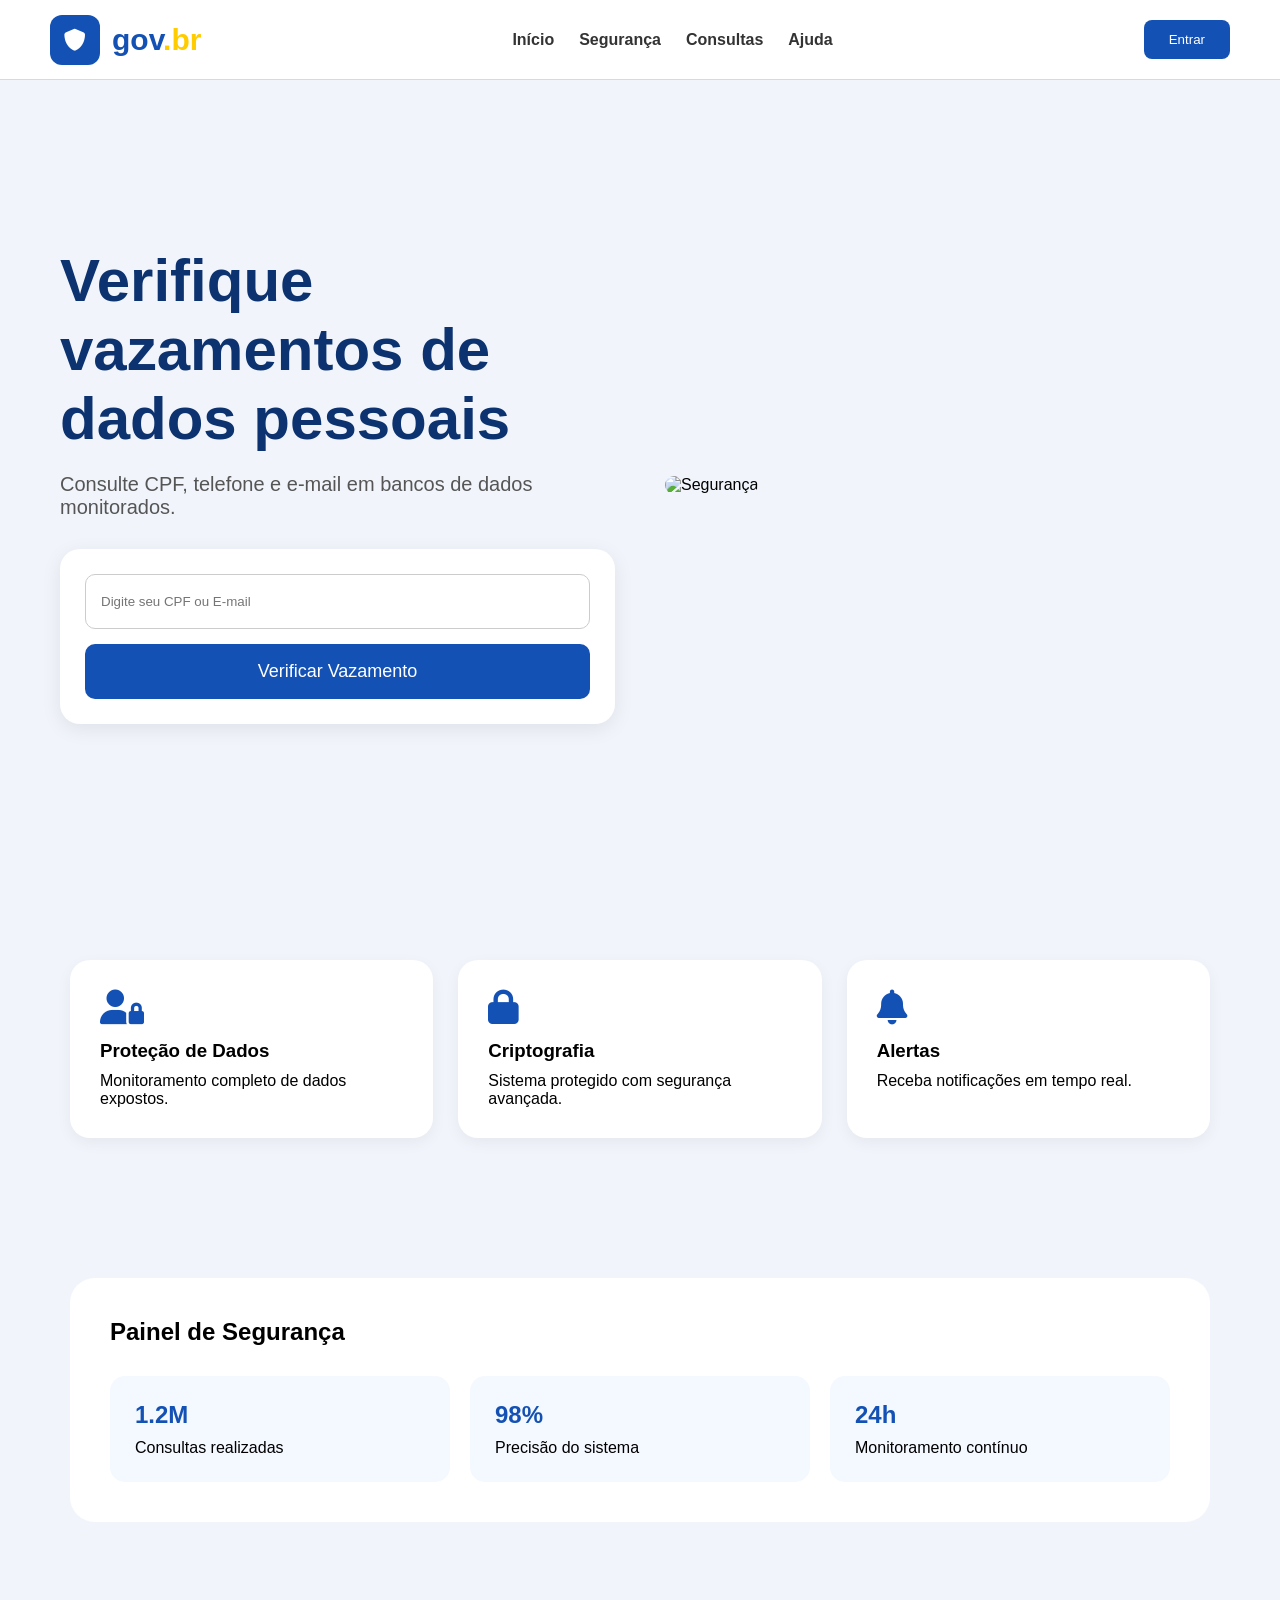
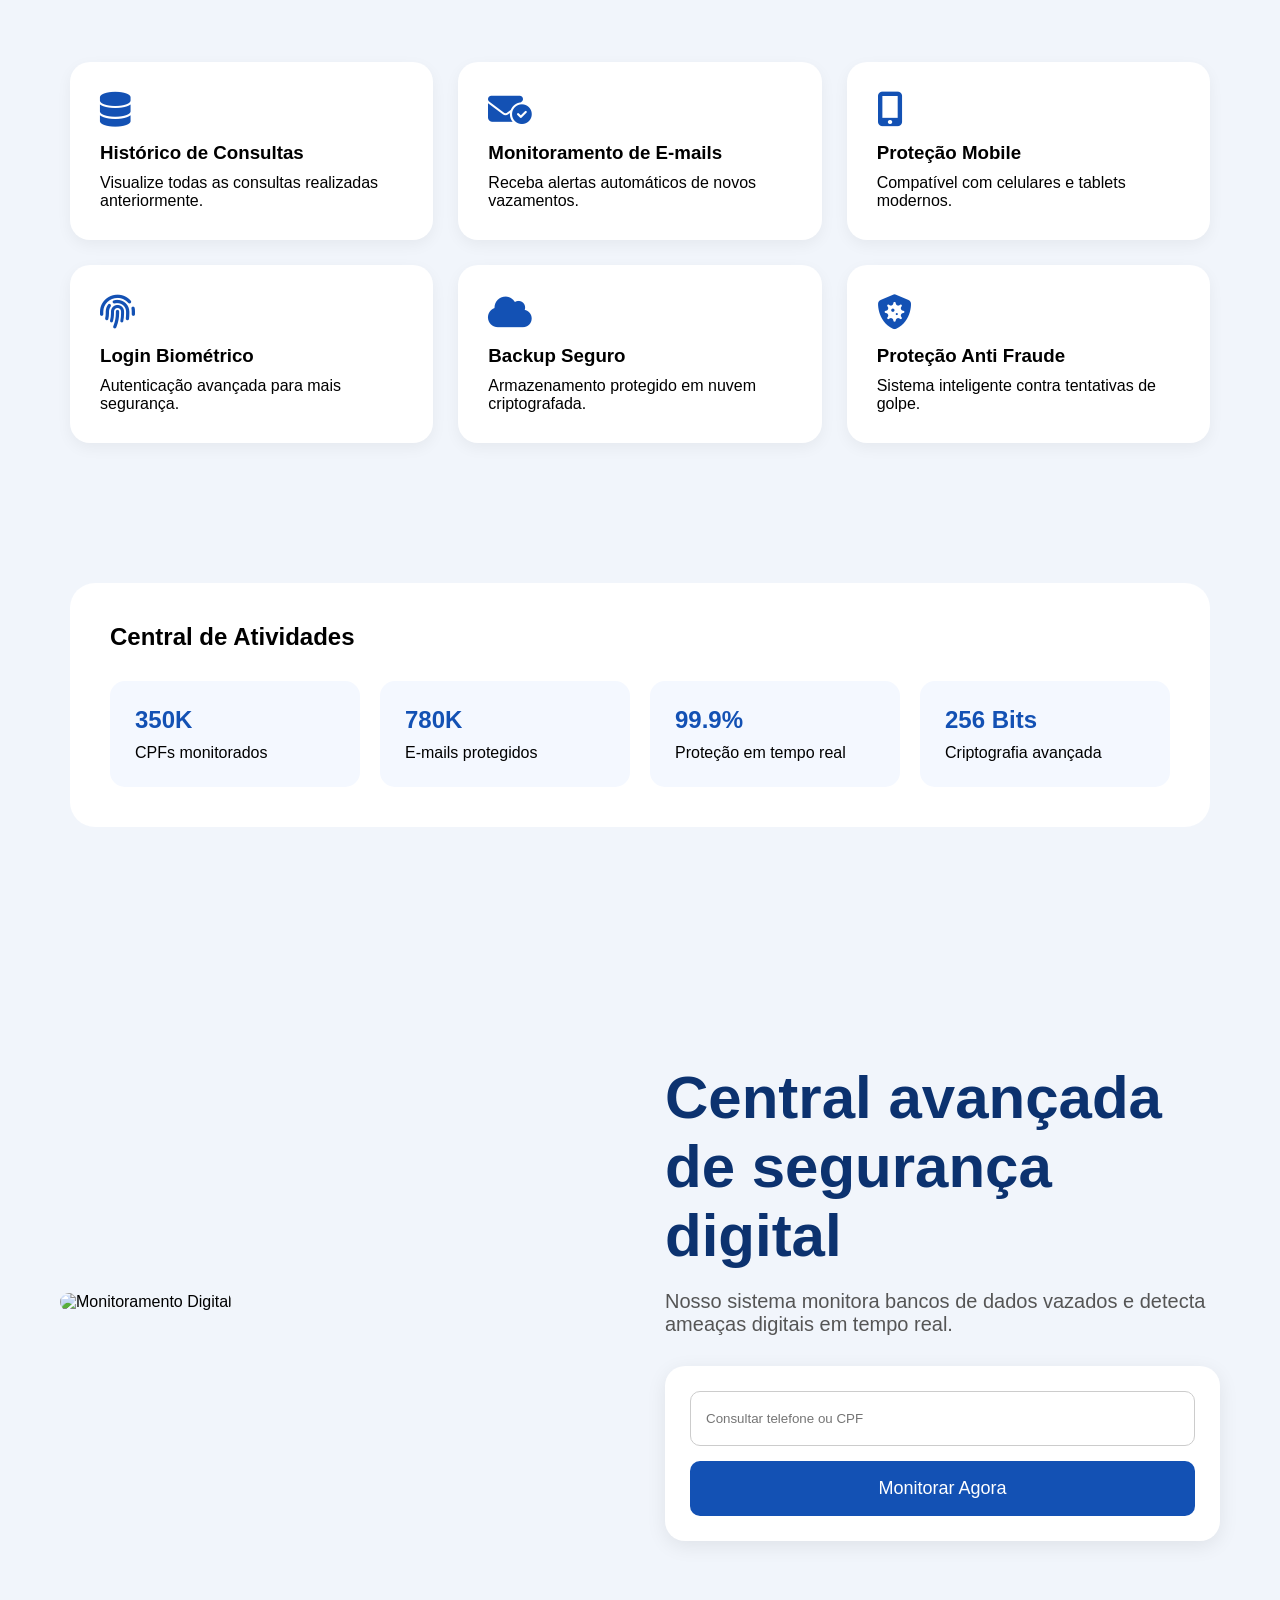
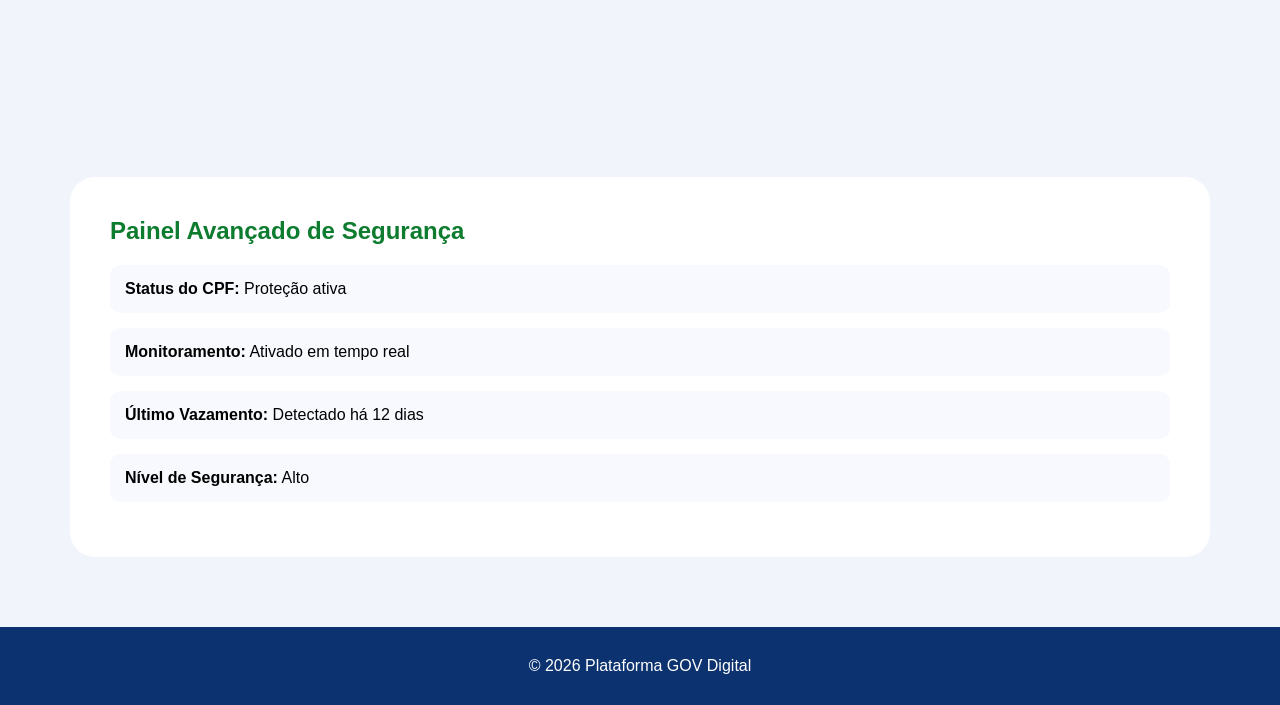
==== index.html @ ffeb91fc "Add files via upload" ====
<!DOCTYPE html>
<html lang="pt-BR">
<head>
<meta charset="UTF-8">
<meta http-equiv="X-UA-Compatible" content="IE=edge">
<meta name="viewport" content="width=device-width, initial-scale=1.0">
<title>Conta GOV - Segurança Digital</title>

<!-- FONT AWESOME -->
<link rel="stylesheet" href="https://cdnjs.cloudflare.com/ajax/libs/font-awesome/6.5.2/css/all.min.css">

<style>
*{
    margin:0;
    padding:0;
    box-sizing:border-box;
    font-family:Arial, Helvetica, sans-serif;
}

body{
    background:#f1f5fb;
}

header{
    width:100%;
    height:80px;
    background:#ffffff;
    border-bottom:1px solid #d9d9d9;
    display:flex;
    align-items:center;
    justify-content:space-between;
    padding:0 50px;
}

.logo{
    display:flex;
    align-items:center;
    gap:12px;
}

.logo-icon{
    width:50px;
    height:50px;
    background:#1351b4;
    border-radius:12px;
    display:flex;
    align-items:center;
    justify-content:center;
    color:#fff;
    font-size:22px;
}

.logo h1{
    color:#1351b4;
    font-size:30px;
}

.logo span{
    color:#ffcc00;
}

nav{
    display:flex;
    gap:25px;
}

nav a{
    text-decoration:none;
    color:#333;
    font-weight:bold;
}

.login-btn{
    background:#1351b4;
    color:#fff;
    border:none;
    padding:12px 25px;
    border-radius:8px;
    cursor:pointer;
}

.hero{
    width:100%;
    min-height:90vh;
    display:flex;
    align-items:center;
    justify-content:center;
    padding:60px;
}

.hero-content{
    width:1200px;
    display:grid;
    grid-template-columns:1fr 1fr;
    gap:50px;
    align-items:center;
}

.hero-text h2{
    font-size:60px;
    color:#0c326f;
    margin-bottom:20px;
}

.hero-text p{
    font-size:20px;
    color:#555;
    margin-bottom:30px;
}

.search-box{
    background:#fff;
    padding:25px;
    border-radius:20px;
    box-shadow:0 5px 20px rgba(0,0,0,0.08);
}

.search-box input{
    width:100%;
    height:55px;
    border:1px solid #ccc;
    border-radius:10px;
    padding:0 15px;
    margin-bottom:15px;
}

.search-box button{
    width:100%;
    height:55px;
    border:none;
    border-radius:10px;
    background:#1351b4;
    color:#fff;
    font-size:18px;
    cursor:pointer;
}

.hero-image img{
    width:100%;
    border-radius:25px;
}

.cards{
    width:100%;
    padding:70px;
    display:grid;
    grid-template-columns:repeat(auto-fit,minmax(280px,1fr));
    gap:25px;
}

.card{
    background:#fff;
    padding:30px;
    border-radius:20px;
    box-shadow:0 5px 15px rgba(0,0,0,0.05);
}

.card i{
    font-size:35px;
    color:#1351b4;
    margin-bottom:15px;
}

.card h3{
    margin-bottom:10px;
}

.dashboard{
    width:100%;
    padding:70px;
}

.dashboard-box{
    background:#fff;
    padding:40px;
    border-radius:25px;
}

.dashboard-grid{
    display:grid;
    grid-template-columns:repeat(auto-fit,minmax(220px,1fr));
    gap:20px;
    margin-top:30px;
}

.stat{
    background:#f4f8ff;
    padding:25px;
    border-radius:15px;
}

.stat h2{
    color:#1351b4;
    margin-bottom:10px;
}

.result-section{
    width:100%;
    padding:70px;
    display:none;
}

.result-box{
    background:#fff;
    padding:40px;
    border-radius:25px;
}

.result-box h2{
    color:#0d7c2f;
    margin-bottom:20px;
}

.result-item{
    background:#f7f9ff;
    padding:15px;
    border-radius:10px;
    margin-bottom:15px;
}

footer{
    background:#0c326f;
    color:#fff;
    text-align:center;
    padding:30px;
}

.modal{
    position:fixed;
    top:0;
    left:0;
    width:100%;
    height:100%;
    background:rgba(0,0,0,0.5);
    display:none;
    align-items:center;
    justify-content:center;
}

.modal-content{
    width:400px;
    background:#fff;
    padding:35px;
    border-radius:20px;
}

.modal-content h2{
    margin-bottom:20px;
    color:#1351b4;
}

.modal-content input{
    width:100%;
    height:50px;
    margin-bottom:15px;
    border:1px solid #ccc;
    border-radius:10px;
    padding:0 15px;
}

.modal-buttons{
    display:flex;
    gap:10px;
}

.modal-buttons button{
    flex:1;
    height:50px;
    border:none;
    border-radius:10px;
    cursor:pointer;
}

.cancel-btn{
    background:#ddd;
}

.enter-btn{
    background:#1351b4;
    color:#fff;
}

@media(max-width:900px){
    .hero-content{
        grid-template-columns:1fr;
    }
    .hero-text h2{
        font-size:42px;
    }
    header{
        padding:0 20px;
    }
    nav{
        display:none;
    }
}
</style>
</head>
<body>

<header>
    <div class="logo">
        <div class="logo-icon">
            <i class="fa-solid fa-shield"></i>
        </div>
        <h1>gov<span>.br</span></h1>
    </div>
    <nav>
        <a href="#">Início</a>
        <a href="#">Segurança</a>
        <a href="#">Consultas</a>
        <a href="#">Ajuda</a>
    </nav>
    <button class="login-btn" onclick="abrirModal()">
        Entrar
    </button>
</header>

<section class="hero">
    <div class="hero-content">
        <div class="hero-text">
            <h2>Verifique vazamentos de dados pessoais</h2>
            <p>Consulte CPF, telefone e e-mail em bancos de dados monitorados.</p>
            <div class="search-box">
                <input type="text" placeholder="Digite seu CPF ou E-mail">
                <button onclick="abrirModal()">Verificar Vazamento</button>
            </div>
        </div>
        <div class="hero-image">
            <img src="https://images.unsplash.com/photo-1516321318423-f06f85e504b3?auto=format&fit=crop&w=600&q=80" alt="Segurança">
        </div>
    </div>
</section>

<section class="cards">
    <div class="card">
        <i class="fa-solid fa-user-lock"></i>
        <h3>Proteção de Dados</h3>
        <p>Monitoramento completo de dados expostos.</p>
    </div>
    <div class="card">
        <i class="fa-solid fa-lock"></i>
        <h3>Criptografia</h3>
        <p>Sistema protegido com segurança avançada.</p>
    </div>
    <div class="card">
        <i class="fa-solid fa-bell"></i>
        <h3>Alertas</h3>
        <p>Receba notificações em tempo real.</p>
    </div>
</section>

<section class="dashboard">
    <div class="dashboard-box">
        <h2>Painel de Segurança</h2>
        <div class="dashboard-grid">
            <div class="stat">
                <h2>1.2M</h2>
                <p>Consultas realizadas</p>
            </div>
            <div class="stat">
                <h2>98%</h2>
                <p>Precisão do sistema</p>
            </div>
            <div class="stat">
                <h2>24h</h2>
                <p>Monitoramento contínuo</p>
            </div>
        </div>
    </div>
</section>

<section class="result-section" id="resultado">
    <div class="result-box">
        <h2>Dados Encontrados</h2>
        <div class="result-item">
            <strong>E-mail:</strong> usuario@email.com
        </div>
        <div class="result-item">
            <strong>Telefone:</strong> (11) 99999-9999
        </div>
        <div class="result-item">
            <strong>Status:</strong> Encontrado em banco de dados
        </div>
    </div>
</section>

<section class="cards">
    <div class="card" onclick="abrirHistorico()" style="cursor:pointer;">
        <i class="fa-solid fa-database"></i>
        <h3>Histórico de Consultas</h3>
        <p>Visualize todas as consultas realizadas anteriormente.</p>
    </div>
    <div class="card" onclick="monitorarEmails()" style="cursor:pointer;">
        <i class="fa-solid fa-envelope-circle-check"></i>
        <h3>Monitoramento de E-mails</h3>
        <p>Receba alertas automáticos de novos vazamentos.</p>
    </div>
    <div class="card" onclick="abrirMobile()" style="cursor:pointer;">
        <i class="fa-solid fa-mobile-screen-button"></i>
        <h3>Proteção Mobile</h3>
        <p>Compatível com celulares e tablets modernos.</p>
    </div>
    <div class="card" onclick="loginBiometrico()" style="cursor:pointer;">
        <i class="fa-solid fa-fingerprint"></i>
        <h3>Login Biométrico</h3>
        <p>Autenticação avançada para mais segurança.</p>
    </div>
    <div class="card" onclick="backupSeguro()" style="cursor:pointer;">
        <i class="fa-solid fa-cloud"></i>
        <h3>Backup Seguro</h3>
        <p>Armazenamento protegido em nuvem criptografada.</p>
    </div>
    <div class="card" onclick="antiFraude()" style="cursor:pointer;">
        <i class="fa-solid fa-shield-virus"></i>
        <h3>Proteção Anti Fraude</h3>
        <p>Sistema inteligente contra tentativas de golpe.</p>
    </div>
</section>

<section class="dashboard">
    <div class="dashboard-box">
        <h2>Central de Atividades</h2>
        <div class="dashboard-grid">
            <div class="stat">
                <h2>350K</h2>
                <p>CPFs monitorados</p>
            </div>
            <div class="stat">
                <h2>780K</h2>
                <p>E-mails protegidos</p>
            </div>
            <div class="stat">
                <h2>99.9%</h2>
                <p>Proteção em tempo real</p>
            </div>
            <div class="stat">
                <h2>256 Bits</h2>
                <p>Criptografia avançada</p>
            </div>
        </div>
    </div>
</section>

<section class="hero">
    <div class="hero-content">
        <div class="hero-image">
            <img src="https://images.unsplash.com/photo-1563986768609-322da13575f3?auto=format&fit=crop&w=600&q=80" alt="Monitoramento Digital">
        </div>
        <div class="hero-text">
            <h2>Central avançada de segurança digital</h2>
            <p>Nosso sistema monitora bancos de dados vazados e detecta ameaças digitais em tempo real.</p>
            <div class="search-box">
                <input type="text" placeholder="Consultar telefone ou CPF">
                <button onclick="abrirModal()">Monitorar Agora</button>
            </div>
        </div>
    </div>
</section>

<section class="result-section" id="painelAvancado" style="display:block;">
    <div class="result-box">
        <h2>Painel Avançado de Segurança</h2>
        <div class="result-item">
            <strong>Status do CPF:</strong> Proteção ativa
        </div>
        <div class="result-item">
            <strong>Monitoramento:</strong> Ativado em tempo real
        </div>
        <div class="result-item">
            <strong>Último Vazamento:</strong> Detectado há 12 dias
        </div>
        <div class="result-item">
            <strong>Nível de Segurança:</strong> Alto
        </div>
    </div>
</section>

<footer>
    <p>© 2026 Plataforma GOV Digital</p>
</footer>

<div class="modal" id="modalLogin">
    <div class="modal-content">
        <h2>Conta gov.br</h2>
        <input type="text" id="cpfLogin" placeholder="CPF">
        <input type="password" id="senhaLogin" placeholder="Senha">
        <div class="modal-buttons">
            <button class="cancel-btn" onclick="fecharModal()">Cancelar</button>
            <button class="enter-btn" onclick="mostrarResultado()">Entrar</button>
        </div>
    </div>
</div>

<script>
let historicoConsultas = [];

function abrirModal(){
    const modal = document.getElementById('modalLogin');
    modal.style.display = 'flex';
}

function fecharModal(){
    const modal = document.getElementById('modalLogin');
    modal.style.display = 'none';
}

function mostrarResultado(){
    const cpfInput = document.querySelector('#cpfLogin');
    const senhaInput = document.querySelector('#senhaLogin');

    if(!cpfInput || !senhaInput){
        alert('Campos não encontrados!');
        return;
    }

    const cpf = cpfInput.value.trim();
    const senha = senhaInput.value.trim();

    if(cpf === '' || senha === ''){
        alert('Preencha CPF e senha corretamente!');
        return;
    }

    fecharModal();

    const resultado = document.getElementById('resultado');
    if(resultado){
        resultado.style.display = 'block';
        window.scrollTo({
            top: resultado.offsetTop,
            behavior: 'smooth'
        });
    }

    historicoConsultas.push({
        cpf: cpf,
        data: new Date().toLocaleString()
    });

    alert('Consulta realizada com sucesso!');
}

function abrirHistorico(){
    if(historicoConsultas.length === 0){
        alert('Nenhuma consulta foi realizada ainda.');
        return;
    }

    // CORREÇÃO: Linhas unificadas com \n para evitar quebra de sintaxe do JS
    let historicoTexto = 'HISTÓRICO DE CONSULTAS\n\n';

    historicoConsultas.forEach(function(item, index){
        historicoTexto += 'Consulta #' + (index + 1) + '\n';
        historicoTexto += 'CPF: ' + item.cpf + '\n';
        historicoTexto += 'Data: ' + item.data + '\n\n';
    });

    alert(historicoTexto);
}

function monitorarEmails(){
    const email = prompt('Digite seu e-mail para ativar o monitoramento:');
    if(email === null || email === ''){
        alert('Monitoramento cancelado.');
        return;
    }
    alert('Monitoramento ativado para: ' + email);
}

function abrirMobile(){
    document.body.style.maxWidth = '480px';
    document.body.style.margin = '0 auto';
    alert('Modo mobile ativado!');
}

function loginBiometrico(){
    const autenticado = confirm('Deseja autenticar utilizando biometria?');
    if(autenticado){
        alert('Biometria validada com sucesso!');
    }else{
        alert('Autenticação cancelada.');
    }
}

function backupSeguro(){
    alert('Iniciando backup criptografado...');
    setTimeout(function(){
        alert('Backup concluído com sucesso!');
    },2000);
}

function antiFraude(){
    const itens = document.querySelectorAll('.result-item');
    itens.forEach(function(item){
        item.style.background = '#d8ffe1';
        item.style.border = '2px solid #0d7c2f';
    });
    alert('Proteção Anti Fraude ativada!');
}

function gerarRelatorio(){
    const texto = 'RELATÓRIO DE SEGURANÇA\nSistema ativo e protegido.';
    const blob = new Blob([texto], { type: 'text/plain' });
    const link = document.createElement('a');

    link.href = URL.createObjectURL(blob);
    link.download = 'relatorio-seguranca.txt';

    document.body.appendChild(link);
    link.click();
    document.body.removeChild(link);

    alert('Relatório gerado!');
}

function ativarDarkMode(){
    if(document.body.classList.contains('dark-mode')){
        document.body.classList.remove('dark-mode');
        document.body.style.background = '#f1f5fb';
        document.body.style.color = '#000';
    }else{
        document.body.classList.add('dark-mode');
        document.body.style.background = '#121212';
        document.body.style.color = '#fff';
    }
}

function atualizarPainel(){
    const stats = document.querySelectorAll('.stat h2');
    if(stats.length >= 3){
        stats[0].innerHTML = '2.1M';
        stats[1].innerHTML = '99.9%';
        stats[2].innerHTML = '24/7';
    }
    alert('Painel updated com sucesso!');
}

window.onload = function(){
    const resultado = document.getElementById('resultado');
    if(resultado){
        resultado.style.display = 'none';
    }
    console.log('Sistema carregado com sucesso!');
};
</script>

</body>
</html>
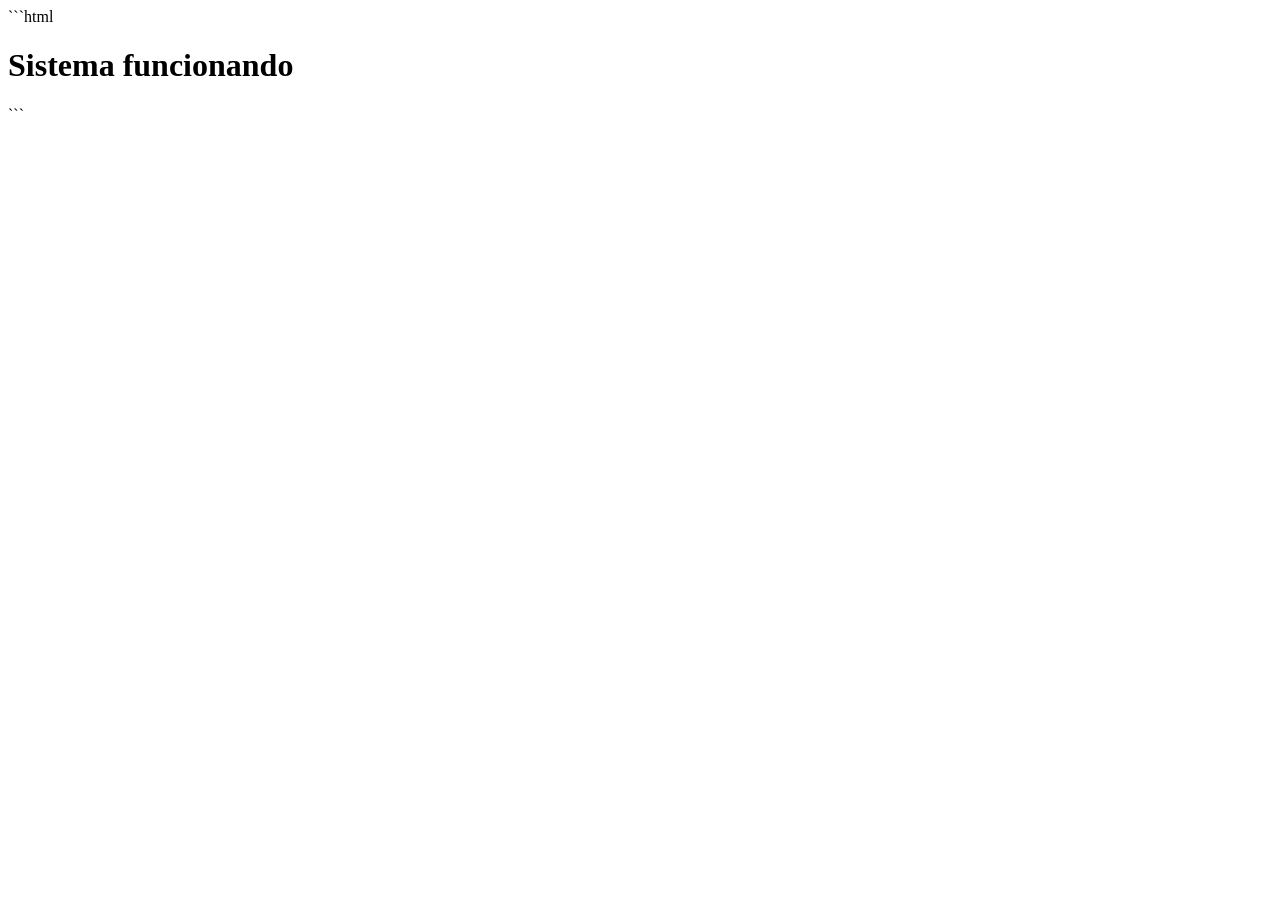
==== commit 59b96789: "Update index.html" ====
--- a/index.html
+++ b/index.html
@@ -1,649 +1,30 @@
+```html
 <!DOCTYPE html>
 <html lang="pt-BR">
 <head>
+
 <meta charset="UTF-8">
 <meta http-equiv="X-UA-Compatible" content="IE=edge">
 <meta name="viewport" content="width=device-width, initial-scale=1.0">
+
 <title>Conta GOV - Segurança Digital</title>
 
 <!-- FONT AWESOME -->
-<link rel="stylesheet" href="https://cdnjs.cloudflare.com/ajax/libs/font-awesome/6.5.2/css/all.min.css">
+<link rel="stylesheet"
+href="https://cdnjs.cloudflare.com/ajax/libs/font-awesome/6.5.2/css/all.min.css">
 
-<style>
-*{
-    margin:0;
-    padding:0;
-    box-sizing:border-box;
-    font-family:Arial, Helvetica, sans-serif;
-}
+<!-- CONEXÃO COM CSS -->
+<link rel="stylesheet" href="./style.css">
 
-body{
-    background:#f1f5fb;
-}
+</head>
 
-header{
-    width:100%;
-    height:80px;
-    background:#ffffff;
-    border-bottom:1px solid #d9d9d9;
-    display:flex;
-    align-items:center;
-    justify-content:space-between;
-    padding:0 50px;
-}
-
-.logo{
-    display:flex;
-    align-items:center;
-    gap:12px;
-}
-
-.logo-icon{
-    width:50px;
-    height:50px;
-    background:#1351b4;
-    border-radius:12px;
-    display:flex;
-    align-items:center;
-    justify-content:center;
-    color:#fff;
-    font-size:22px;
-}
-
-.logo h1{
-    color:#1351b4;
-    font-size:30px;
-}
-
-.logo span{
-    color:#ffcc00;
-}
-
-nav{
-    display:flex;
-    gap:25px;
-}
-
-nav a{
-    text-decoration:none;
-    color:#333;
-    font-weight:bold;
-}
-
-.login-btn{
-    background:#1351b4;
-    color:#fff;
-    border:none;
-    padding:12px 25px;
-    border-radius:8px;
-    cursor:pointer;
-}
-
-.hero{
-    width:100%;
-    min-height:90vh;
-    display:flex;
-    align-items:center;
-    justify-content:center;
-    padding:60px;
-}
-
-.hero-content{
-    width:1200px;
-    display:grid;
-    grid-template-columns:1fr 1fr;
-    gap:50px;
-    align-items:center;
-}
-
-.hero-text h2{
-    font-size:60px;
-    color:#0c326f;
-    margin-bottom:20px;
-}
-
-.hero-text p{
-    font-size:20px;
-    color:#555;
-    margin-bottom:30px;
-}
-
-.search-box{
-    background:#fff;
-    padding:25px;
-    border-radius:20px;
-    box-shadow:0 5px 20px rgba(0,0,0,0.08);
-}
-
-.search-box input{
-    width:100%;
-    height:55px;
-    border:1px solid #ccc;
-    border-radius:10px;
-    padding:0 15px;
-    margin-bottom:15px;
-}
-
-.search-box button{
-    width:100%;
-    height:55px;
-    border:none;
-    border-radius:10px;
-    background:#1351b4;
-    color:#fff;
-    font-size:18px;
-    cursor:pointer;
-}
-
-.hero-image img{
-    width:100%;
-    border-radius:25px;
-}
-
-.cards{
-    width:100%;
-    padding:70px;
-    display:grid;
-    grid-template-columns:repeat(auto-fit,minmax(280px,1fr));
-    gap:25px;
-}
-
-.card{
-    background:#fff;
-    padding:30px;
-    border-radius:20px;
-    box-shadow:0 5px 15px rgba(0,0,0,0.05);
-}
-
-.card i{
-    font-size:35px;
-    color:#1351b4;
-    margin-bottom:15px;
-}
-
-.card h3{
-    margin-bottom:10px;
-}
-
-.dashboard{
-    width:100%;
-    padding:70px;
-}
-
-.dashboard-box{
-    background:#fff;
-    padding:40px;
-    border-radius:25px;
-}
-
-.dashboard-grid{
-    display:grid;
-    grid-template-columns:repeat(auto-fit,minmax(220px,1fr));
-    gap:20px;
-    margin-top:30px;
-}
-
-.stat{
-    background:#f4f8ff;
-    padding:25px;
-    border-radius:15px;
-}
-
-.stat h2{
-    color:#1351b4;
-    margin-bottom:10px;
-}
-
-.result-section{
-    width:100%;
-    padding:70px;
-    display:none;
-}
-
-.result-box{
-    background:#fff;
-    padding:40px;
-    border-radius:25px;
-}
-
-.result-box h2{
-    color:#0d7c2f;
-    margin-bottom:20px;
-}
-
-.result-item{
-    background:#f7f9ff;
-    padding:15px;
-    border-radius:10px;
-    margin-bottom:15px;
-}
-
-footer{
-    background:#0c326f;
-    color:#fff;
-    text-align:center;
-    padding:30px;
-}
-
-.modal{
-    position:fixed;
-    top:0;
-    left:0;
-    width:100%;
-    height:100%;
-    background:rgba(0,0,0,0.5);
-    display:none;
-    align-items:center;
-    justify-content:center;
-}
-
-.modal-content{
-    width:400px;
-    background:#fff;
-    padding:35px;
-    border-radius:20px;
-}
-
-.modal-content h2{
-    margin-bottom:20px;
-    color:#1351b4;
-}
-
-.modal-content input{
-    width:100%;
-    height:50px;
-    margin-bottom:15px;
-    border:1px solid #ccc;
-    border-radius:10px;
-    padding:0 15px;
-}
-
-.modal-buttons{
-    display:flex;
-    gap:10px;
-}
-
-.modal-buttons button{
-    flex:1;
-    height:50px;
-    border:none;
-    border-radius:10px;
-    cursor:pointer;
-}
-
-.cancel-btn{
-    background:#ddd;
-}
-
-.enter-btn{
-    background:#1351b4;
-    color:#fff;
-}
-
-@media(max-width:900px){
-    .hero-content{
-        grid-template-columns:1fr;
-    }
-    .hero-text h2{
-        font-size:42px;
-    }
-    header{
-        padding:0 20px;
-    }
-    nav{
-        display:none;
-    }
-}
-</style>
-</head>
 <body>
 
-<header>
-    <div class="logo">
-        <div class="logo-icon">
-            <i class="fa-solid fa-shield"></i>
-        </div>
-        <h1>gov<span>.br</span></h1>
-    </div>
-    <nav>
-        <a href="#">Início</a>
-        <a href="#">Segurança</a>
-        <a href="#">Consultas</a>
-        <a href="#">Ajuda</a>
-    </nav>
-    <button class="login-btn" onclick="abrirModal()">
-        Entrar
-    </button>
-</header>
+<h1>Sistema funcionando</h1>
 
-<section class="hero">
-    <div class="hero-content">
-        <div class="hero-text">
-            <h2>Verifique vazamentos de dados pessoais</h2>
-            <p>Consulte CPF, telefone e e-mail em bancos de dados monitorados.</p>
-            <div class="search-box">
-                <input type="text" placeholder="Digite seu CPF ou E-mail">
-                <button onclick="abrirModal()">Verificar Vazamento</button>
-            </div>
-        </div>
-        <div class="hero-image">
-            <img src="https://images.unsplash.com/photo-1516321318423-f06f85e504b3?auto=format&fit=crop&w=600&q=80" alt="Segurança">
-        </div>
-    </div>
-</section>
-
-<section class="cards">
-    <div class="card">
-        <i class="fa-solid fa-user-lock"></i>
-        <h3>Proteção de Dados</h3>
-        <p>Monitoramento completo de dados expostos.</p>
-    </div>
-    <div class="card">
-        <i class="fa-solid fa-lock"></i>
-        <h3>Criptografia</h3>
-        <p>Sistema protegido com segurança avançada.</p>
-    </div>
-    <div class="card">
-        <i class="fa-solid fa-bell"></i>
-        <h3>Alertas</h3>
-        <p>Receba notificações em tempo real.</p>
-    </div>
-</section>
-
-<section class="dashboard">
-    <div class="dashboard-box">
-        <h2>Painel de Segurança</h2>
-        <div class="dashboard-grid">
-            <div class="stat">
-                <h2>1.2M</h2>
-                <p>Consultas realizadas</p>
-            </div>
-            <div class="stat">
-                <h2>98%</h2>
-                <p>Precisão do sistema</p>
-            </div>
-            <div class="stat">
-                <h2>24h</h2>
-                <p>Monitoramento contínuo</p>
-            </div>
-        </div>
-    </div>
-</section>
-
-<section class="result-section" id="resultado">
-    <div class="result-box">
-        <h2>Dados Encontrados</h2>
-        <div class="result-item">
-            <strong>E-mail:</strong> usuario@email.com
-        </div>
-        <div class="result-item">
-            <strong>Telefone:</strong> (11) 99999-9999
-        </div>
-        <div class="result-item">
-            <strong>Status:</strong> Encontrado em banco de dados
-        </div>
-    </div>
-</section>
-
-<section class="cards">
-    <div class="card" onclick="abrirHistorico()" style="cursor:pointer;">
-        <i class="fa-solid fa-database"></i>
-        <h3>Histórico de Consultas</h3>
-        <p>Visualize todas as consultas realizadas anteriormente.</p>
-    </div>
-    <div class="card" onclick="monitorarEmails()" style="cursor:pointer;">
-        <i class="fa-solid fa-envelope-circle-check"></i>
-        <h3>Monitoramento de E-mails</h3>
-        <p>Receba alertas automáticos de novos vazamentos.</p>
-    </div>
-    <div class="card" onclick="abrirMobile()" style="cursor:pointer;">
-        <i class="fa-solid fa-mobile-screen-button"></i>
-        <h3>Proteção Mobile</h3>
-        <p>Compatível com celulares e tablets modernos.</p>
-    </div>
-    <div class="card" onclick="loginBiometrico()" style="cursor:pointer;">
-        <i class="fa-solid fa-fingerprint"></i>
-        <h3>Login Biométrico</h3>
-        <p>Autenticação avançada para mais segurança.</p>
-    </div>
-    <div class="card" onclick="backupSeguro()" style="cursor:pointer;">
-        <i class="fa-solid fa-cloud"></i>
-        <h3>Backup Seguro</h3>
-        <p>Armazenamento protegido em nuvem criptografada.</p>
-    </div>
-    <div class="card" onclick="antiFraude()" style="cursor:pointer;">
-        <i class="fa-solid fa-shield-virus"></i>
-        <h3>Proteção Anti Fraude</h3>
-        <p>Sistema inteligente contra tentativas de golpe.</p>
-    </div>
-</section>
-
-<section class="dashboard">
-    <div class="dashboard-box">
-        <h2>Central de Atividades</h2>
-        <div class="dashboard-grid">
-            <div class="stat">
-                <h2>350K</h2>
-                <p>CPFs monitorados</p>
-            </div>
-            <div class="stat">
-                <h2>780K</h2>
-                <p>E-mails protegidos</p>
-            </div>
-            <div class="stat">
-                <h2>99.9%</h2>
-                <p>Proteção em tempo real</p>
-            </div>
-            <div class="stat">
-                <h2>256 Bits</h2>
-                <p>Criptografia avançada</p>
-            </div>
-        </div>
-    </div>
-</section>
-
-<section class="hero">
-    <div class="hero-content">
-        <div class="hero-image">
-            <img src="https://images.unsplash.com/photo-1563986768609-322da13575f3?auto=format&fit=crop&w=600&q=80" alt="Monitoramento Digital">
-        </div>
-        <div class="hero-text">
-            <h2>Central avançada de segurança digital</h2>
-            <p>Nosso sistema monitora bancos de dados vazados e detecta ameaças digitais em tempo real.</p>
-            <div class="search-box">
-                <input type="text" placeholder="Consultar telefone ou CPF">
-                <button onclick="abrirModal()">Monitorar Agora</button>
-            </div>
-        </div>
-    </div>
-</section>
-
-<section class="result-section" id="painelAvancado" style="display:block;">
-    <div class="result-box">
-        <h2>Painel Avançado de Segurança</h2>
-        <div class="result-item">
-            <strong>Status do CPF:</strong> Proteção ativa
-        </div>
-        <div class="result-item">
-            <strong>Monitoramento:</strong> Ativado em tempo real
-        </div>
-        <div class="result-item">
-            <strong>Último Vazamento:</strong> Detectado há 12 dias
-        </div>
-        <div class="result-item">
-            <strong>Nível de Segurança:</strong> Alto
-        </div>
-    </div>
-</section>
-
-<footer>
-    <p>© 2026 Plataforma GOV Digital</p>
-</footer>
-
-<div class="modal" id="modalLogin">
-    <div class="modal-content">
-        <h2>Conta gov.br</h2>
-        <input type="text" id="cpfLogin" placeholder="CPF">
-        <input type="password" id="senhaLogin" placeholder="Senha">
-        <div class="modal-buttons">
-            <button class="cancel-btn" onclick="fecharModal()">Cancelar</button>
-            <button class="enter-btn" onclick="mostrarResultado()">Entrar</button>
-        </div>
-    </div>
-</div>
-
-<script>
-let historicoConsultas = [];
-
-function abrirModal(){
-    const modal = document.getElementById('modalLogin');
-    modal.style.display = 'flex';
-}
-
-function fecharModal(){
-    const modal = document.getElementById('modalLogin');
-    modal.style.display = 'none';
-}
-
-function mostrarResultado(){
-    const cpfInput = document.querySelector('#cpfLogin');
-    const senhaInput = document.querySelector('#senhaLogin');
-
-    if(!cpfInput || !senhaInput){
-        alert('Campos não encontrados!');
-        return;
-    }
-
-    const cpf = cpfInput.value.trim();
-    const senha = senhaInput.value.trim();
-
-    if(cpf === '' || senha === ''){
-        alert('Preencha CPF e senha corretamente!');
-        return;
-    }
-
-    fecharModal();
-
-    const resultado = document.getElementById('resultado');
-    if(resultado){
-        resultado.style.display = 'block';
-        window.scrollTo({
-            top: resultado.offsetTop,
-            behavior: 'smooth'
-        });
-    }
-
-    historicoConsultas.push({
-        cpf: cpf,
-        data: new Date().toLocaleString()
-    });
-
-    alert('Consulta realizada com sucesso!');
-}
-
-function abrirHistorico(){
-    if(historicoConsultas.length === 0){
-        alert('Nenhuma consulta foi realizada ainda.');
-        return;
-    }
-
-    // CORREÇÃO: Linhas unificadas com \n para evitar quebra de sintaxe do JS
-    let historicoTexto = 'HISTÓRICO DE CONSULTAS\n\n';
-
-    historicoConsultas.forEach(function(item, index){
-        historicoTexto += 'Consulta #' + (index + 1) + '\n';
-        historicoTexto += 'CPF: ' + item.cpf + '\n';
-        historicoTexto += 'Data: ' + item.data + '\n\n';
-    });
-
-    alert(historicoTexto);
-}
-
-function monitorarEmails(){
-    const email = prompt('Digite seu e-mail para ativar o monitoramento:');
-    if(email === null || email === ''){
-        alert('Monitoramento cancelado.');
-        return;
-    }
-    alert('Monitoramento ativado para: ' + email);
-}
-
-function abrirMobile(){
-    document.body.style.maxWidth = '480px';
-    document.body.style.margin = '0 auto';
-    alert('Modo mobile ativado!');
-}
-
-function loginBiometrico(){
-    const autenticado = confirm('Deseja autenticar utilizando biometria?');
-    if(autenticado){
-        alert('Biometria validada com sucesso!');
-    }else{
-        alert('Autenticação cancelada.');
-    }
-}
-
-function backupSeguro(){
-    alert('Iniciando backup criptografado...');
-    setTimeout(function(){
-        alert('Backup concluído com sucesso!');
-    },2000);
-}
-
-function antiFraude(){
-    const itens = document.querySelectorAll('.result-item');
-    itens.forEach(function(item){
-        item.style.background = '#d8ffe1';
-        item.style.border = '2px solid #0d7c2f';
-    });
-    alert('Proteção Anti Fraude ativada!');
-}
-
-function gerarRelatorio(){
-    const texto = 'RELATÓRIO DE SEGURANÇA\nSistema ativo e protegido.';
-    const blob = new Blob([texto], { type: 'text/plain' });
-    const link = document.createElement('a');
-
-    link.href = URL.createObjectURL(blob);
-    link.download = 'relatorio-seguranca.txt';
-
-    document.body.appendChild(link);
-    link.click();
-    document.body.removeChild(link);
-
-    alert('Relatório gerado!');
-}
-
-function ativarDarkMode(){
-    if(document.body.classList.contains('dark-mode')){
-        document.body.classList.remove('dark-mode');
-        document.body.style.background = '#f1f5fb';
-        document.body.style.color = '#000';
-    }else{
-        document.body.classList.add('dark-mode');
-        document.body.style.background = '#121212';
-        document.body.style.color = '#fff';
-    }
-}
-
-function atualizarPainel(){
-    const stats = document.querySelectorAll('.stat h2');
-    if(stats.length >= 3){
-        stats[0].innerHTML = '2.1M';
-        stats[1].innerHTML = '99.9%';
-        stats[2].innerHTML = '24/7';
-    }
-    alert('Painel updated com sucesso!');
-}
-
-window.onload = function(){
-    const resultado = document.getElementById('resultado');
-    if(resultado){
-        resultado.style.display = 'none';
-    }
-    console.log('Sistema carregado com sucesso!');
-};
-</script>
+<!-- CONEXÃO COM JAVASCRIPT -->
+<script src="./script.js"></script>
 
 </body>
-</html>+</html>
+```
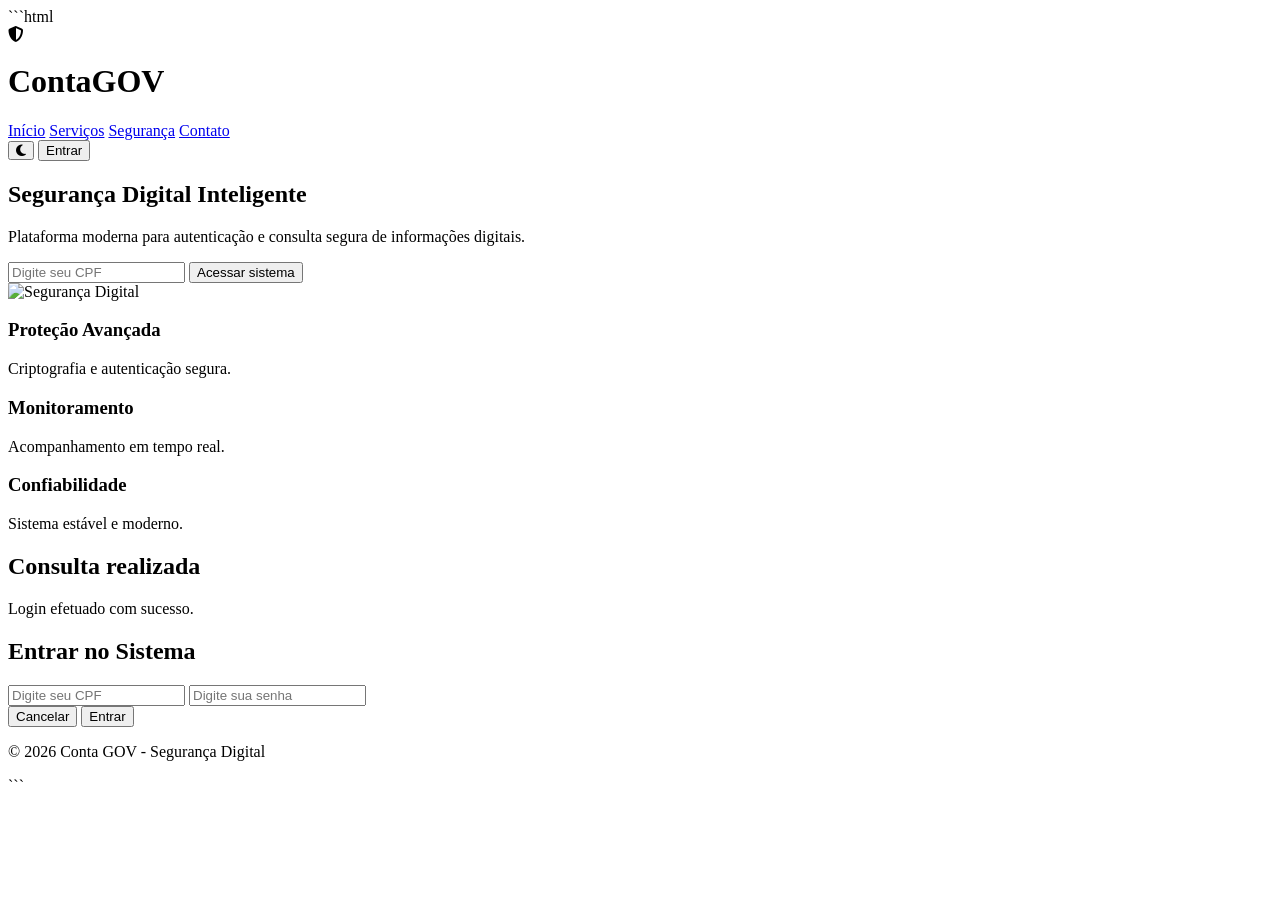
==== commit 3b564233: "Update index.html" ====
--- a/index.html
+++ b/index.html
@@ -1,30 +1,159 @@
 ```html
 <!DOCTYPE html>
 <html lang="pt-BR">
+
 <head>
+    <!-- META TAGS -->
+    <meta charset="UTF-8">
+    <meta name="viewport" content="width=device-width, initial-scale=1.0">
 
-<meta charset="UTF-8">
-<meta http-equiv="X-UA-Compatible" content="IE=edge">
-<meta name="viewport" content="width=device-width, initial-scale=1.0">
+    <!-- TÍTULO -->
+    <title>Conta GOV - Segurança Digital</title>
 
-<title>Conta GOV - Segurança Digital</title>
+    <!-- FONT AWESOME -->
+    <link rel="stylesheet"
+        href="https://cdnjs.cloudflare.com/ajax/libs/font-awesome/6.5.2/css/all.min.css">
 
-<!-- FONT AWESOME -->
-<link rel="stylesheet"
-href="https://cdnjs.cloudflare.com/ajax/libs/font-awesome/6.5.2/css/all.min.css">
-
-<!-- CONEXÃO COM CSS -->
-<link rel="stylesheet" href="./style.css">
-
+    <!-- CSS -->
+    <link rel="stylesheet" href="./css/style.css">
 </head>
 
 <body>
 
-<h1>Sistema funcionando</h1>
+    <!-- HEADER -->
+    <header>
 
-<!-- CONEXÃO COM JAVASCRIPT -->
-<script src="./script.js"></script>
+        <div class="logo">
+            <div class="logo-icon">
+                <i class="fa-solid fa-shield-halved"></i>
+            </div>
+
+            <h1>Conta<span>GOV</span></h1>
+        </div>
+
+        <nav>
+            <a href="#">Início</a>
+            <a href="#">Serviços</a>
+            <a href="#">Segurança</a>
+            <a href="#">Contato</a>
+        </nav>
+
+        <div class="header-actions">
+            <button class="theme-btn" id="themeToggle">
+                <i class="fa-solid fa-moon"></i>
+            </button>
+
+            <button class="login-btn" onclick="abrirModal()">
+                Entrar
+            </button>
+        </div>
+
+    </header>
+
+    <!-- HERO -->
+    <section class="hero">
+
+        <div class="hero-content">
+
+            <div class="hero-text">
+                <h2>Segurança Digital Inteligente</h2>
+
+                <p>
+                    Plataforma moderna para autenticação e consulta segura
+                    de informações digitais.
+                </p>
+
+                <div class="search-box">
+                    <input type="text" placeholder="Digite seu CPF">
+                    <button onclick="abrirModal()">
+                        Acessar sistema
+                    </button>
+                </div>
+            </div>
+
+            <div class="hero-image">
+                <img src="https://images.unsplash.com/photo-1516321318423-f06f85e504b3"
+                    alt="Segurança Digital">
+            </div>
+
+        </div>
+
+    </section>
+
+    <!-- CARDS -->
+    <section class="cards">
+
+        <div class="card">
+            <h3>Proteção Avançada</h3>
+            <p>Criptografia e autenticação segura.</p>
+        </div>
+
+        <div class="card">
+            <h3>Monitoramento</h3>
+            <p>Acompanhamento em tempo real.</p>
+        </div>
+
+        <div class="card">
+            <h3>Confiabilidade</h3>
+            <p>Sistema estável e moderno.</p>
+        </div>
+
+    </section>
+
+    <!-- RESULTADO -->
+    <section class="result-section" id="resultado">
+
+        <div class="result-box">
+
+            <h2>Consulta realizada</h2>
+
+            <div class="result-item">
+                Login efetuado com sucesso.
+            </div>
+
+        </div>
+
+    </section>
+
+    <!-- MODAL -->
+    <div class="modal" id="modalLogin">
+
+        <div class="modal-content">
+
+            <h2>Entrar no Sistema</h2>
+
+            <input type="text" id="cpfLogin" placeholder="Digite seu CPF">
+
+            <input type="password" id="senhaLogin"
+                placeholder="Digite sua senha">
+
+            <div class="modal-buttons">
+
+                <button class="cancel-btn"
+                    onclick="fecharModal()">
+                    Cancelar
+                </button>
+
+                <button class="enter-btn"
+                    onclick="mostrarResultado()">
+                    Entrar
+                </button>
+
+            </div>
+
+        </div>
+
+    </div>
+
+    <!-- FOOTER -->
+    <footer>
+        <p>© 2026 Conta GOV - Segurança Digital</p>
+    </footer>
+
+    <!-- JAVASCRIPT -->
+    <script src="./js/script.js"></script>
 
 </body>
+
 </html>
 ```
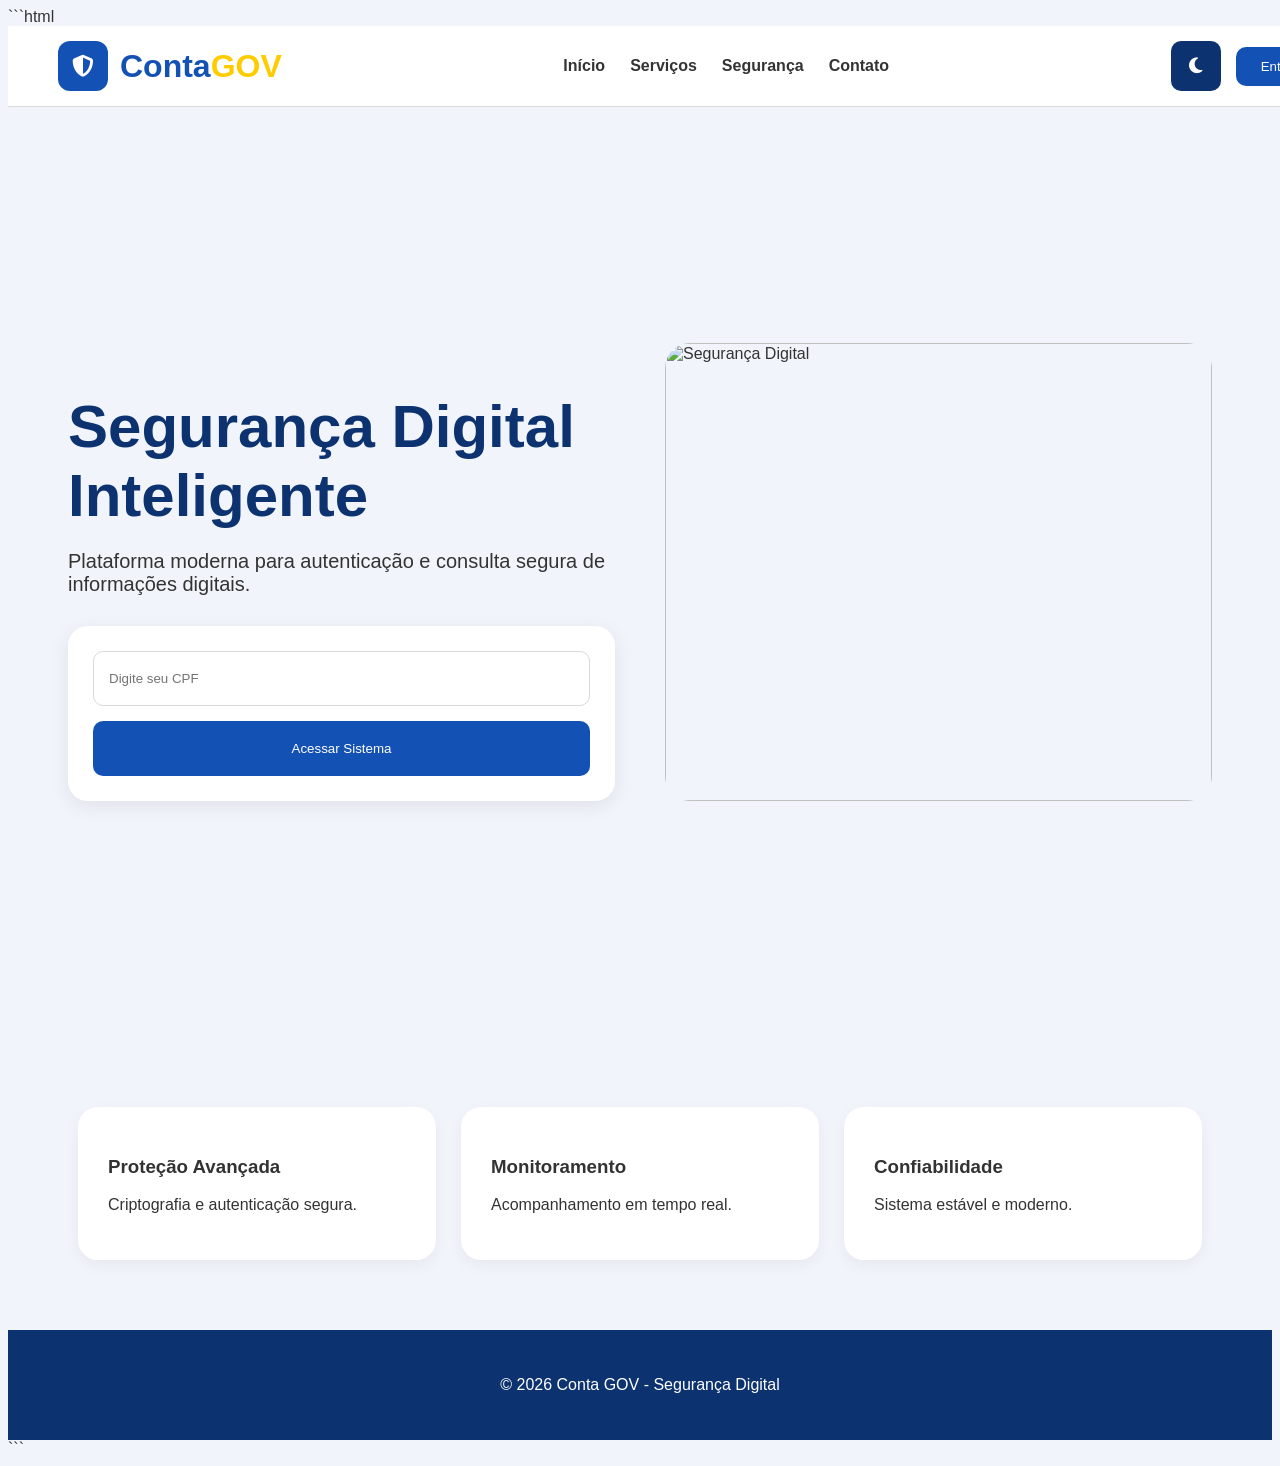
==== commit 493cca2c: "Update index.html" ====
--- a/index.html
+++ b/index.html
@@ -1,13 +1,16 @@
 ```html
+<!-- ========================= -->
+<!-- index.html -->
+<!-- ========================= -->
+
 <!DOCTYPE html>
 <html lang="pt-BR">
 
 <head>
-    <!-- META TAGS -->
+
     <meta charset="UTF-8">
     <meta name="viewport" content="width=device-width, initial-scale=1.0">
 
-    <!-- TÍTULO -->
     <title>Conta GOV - Segurança Digital</title>
 
     <!-- FONT AWESOME -->
@@ -15,7 +18,8 @@
         href="https://cdnjs.cloudflare.com/ajax/libs/font-awesome/6.5.2/css/all.min.css">
 
     <!-- CSS -->
-    <link rel="stylesheet" href="./css/style.css">
+    <link rel="stylesheet" href="style.css">
+
 </head>
 
 <body>
@@ -24,11 +28,13 @@
     <header>
 
         <div class="logo">
+
             <div class="logo-icon">
                 <i class="fa-solid fa-shield-halved"></i>
             </div>
 
             <h1>Conta<span>GOV</span></h1>
+
         </div>
 
         <nav>
@@ -39,6 +45,7 @@
         </nav>
 
         <div class="header-actions">
+
             <button class="theme-btn" id="themeToggle">
                 <i class="fa-solid fa-moon"></i>
             </button>
@@ -46,6 +53,7 @@
             <button class="login-btn" onclick="abrirModal()">
                 Entrar
             </button>
+
         </div>
 
     </header>
@@ -56,24 +64,32 @@
         <div class="hero-content">
 
             <div class="hero-text">
+
                 <h2>Segurança Digital Inteligente</h2>
 
                 <p>
-                    Plataforma moderna para autenticação e consulta segura
-                    de informações digitais.
+                    Plataforma moderna para autenticação e consulta
+                    segura de informações digitais.
                 </p>
 
                 <div class="search-box">
-                    <input type="text" placeholder="Digite seu CPF">
+
+                    <input type="text"
+                        placeholder="Digite seu CPF">
+
                     <button onclick="abrirModal()">
-                        Acessar sistema
+                        Acessar Sistema
                     </button>
+
                 </div>
+
             </div>
 
             <div class="hero-image">
+
                 <img src="https://images.unsplash.com/photo-1516321318423-f06f85e504b3"
                     alt="Segurança Digital">
+
             </div>
 
         </div>
@@ -122,9 +138,12 @@
 
             <h2>Entrar no Sistema</h2>
 
-            <input type="text" id="cpfLogin" placeholder="Digite seu CPF">
+            <input type="text"
+                id="cpfLogin"
+                placeholder="Digite seu CPF">
 
-            <input type="password" id="senhaLogin"
+            <input type="password"
+                id="senhaLogin"
                 placeholder="Digite sua senha">
 
             <div class="modal-buttons">
@@ -151,7 +170,7 @@
     </footer>
 
     <!-- JAVASCRIPT -->
-    <script src="./js/script.js"></script>
+    <script src="script.js"></script>
 
 </body>
 
--- a/style.css
+++ b/style.css
@@ -0,0 +1,340 @@
+```css
+/* RESET */
+
+*{
+    margin:0;
+    padding:0;
+    box-sizing:border-box;
+}
+
+/* ROOT */
+
+:root{
+    --primary:#1351b4;
+    --secondary:#0c326f;
+    --background:#f1f5fb;
+    --white:#ffffff;
+    --text:#333333;
+    --border:#d9d9d9;
+}
+
+/* DARK MODE */
+
+.dark-mode{
+    --background:#0f172a;
+    --white:#1e293b;
+    --text:#f8fafc;
+    --border:#334155;
+}
+
+/* BODY */
+
+body{
+    font-family:Arial, Helvetica, sans-serif;
+    background:var(--background);
+    color:var(--text);
+    transition:0.3s;
+}
+
+/* HEADER */
+
+header{
+    width:100%;
+    height:80px;
+    background:var(--white);
+    border-bottom:1px solid var(--border);
+
+    display:flex;
+    align-items:center;
+    justify-content:space-between;
+
+    padding:0 50px;
+}
+
+.logo{
+    display:flex;
+    align-items:center;
+    gap:12px;
+}
+
+.logo-icon{
+    width:50px;
+    height:50px;
+
+    background:var(--primary);
+
+    border-radius:12px;
+
+    display:flex;
+    align-items:center;
+    justify-content:center;
+
+    color:#fff;
+    font-size:22px;
+}
+
+.logo h1{
+    color:var(--primary);
+}
+
+.logo span{
+    color:#ffcc00;
+}
+
+/* NAV */
+
+nav{
+    display:flex;
+    gap:25px;
+}
+
+nav a{
+    text-decoration:none;
+    color:var(--text);
+    font-weight:bold;
+}
+
+/* BUTTONS */
+
+.header-actions{
+    display:flex;
+    align-items:center;
+    gap:15px;
+}
+
+.theme-btn,
+.login-btn{
+    border:none;
+    cursor:pointer;
+    border-radius:10px;
+}
+
+.theme-btn{
+    width:50px;
+    height:50px;
+    background:var(--secondary);
+    color:#fff;
+    font-size:18px;
+}
+
+.login-btn{
+    background:var(--primary);
+    color:#fff;
+    padding:12px 25px;
+}
+
+/* HERO */
+
+.hero{
+    min-height:90vh;
+
+    display:flex;
+    align-items:center;
+    justify-content:center;
+
+    padding:60px;
+}
+
+.hero-content{
+    width:1200px;
+
+    display:grid;
+    grid-template-columns:1fr 1fr;
+    gap:50px;
+
+    align-items:center;
+}
+
+.hero-text h2{
+    font-size:60px;
+    color:var(--secondary);
+    margin-bottom:20px;
+}
+
+.hero-text p{
+    font-size:20px;
+    margin-bottom:30px;
+}
+
+/* SEARCH BOX */
+
+.search-box{
+    background:var(--white);
+
+    padding:25px;
+    border-radius:20px;
+
+    box-shadow:0 5px 20px rgba(0,0,0,0.08);
+}
+
+.search-box input{
+    width:100%;
+    height:55px;
+
+    border:1px solid var(--border);
+
+    border-radius:10px;
+
+    padding:0 15px;
+    margin-bottom:15px;
+}
+
+.search-box button{
+    width:100%;
+    height:55px;
+
+    border:none;
+    border-radius:10px;
+
+    background:var(--primary);
+    color:#fff;
+
+    cursor:pointer;
+}
+
+/* IMAGE */
+
+.hero-image img{
+    width:100%;
+    border-radius:25px;
+}
+
+/* CARDS */
+
+.cards{
+    padding:70px;
+
+    display:grid;
+    grid-template-columns:repeat(auto-fit,minmax(280px,1fr));
+
+    gap:25px;
+}
+
+.card{
+    background:var(--white);
+
+    padding:30px;
+    border-radius:20px;
+
+    box-shadow:0 5px 15px rgba(0,0,0,0.05);
+}
+
+/* RESULT */
+
+.result-section{
+    display:none;
+    padding:70px;
+}
+
+.result-box{
+    background:var(--white);
+
+    padding:40px;
+    border-radius:25px;
+}
+
+.result-item{
+    background:#edf3ff;
+
+    padding:15px;
+    border-radius:10px;
+
+    margin-top:20px;
+}
+
+/* MODAL */
+
+.modal{
+    position:fixed;
+
+    top:0;
+    left:0;
+
+    width:100%;
+    height:100%;
+
+    background:rgba(0,0,0,0.5);
+
+    display:none;
+    align-items:center;
+    justify-content:center;
+}
+
+.modal-content{
+    width:400px;
+
+    background:var(--white);
+
+    padding:35px;
+    border-radius:20px;
+}
+
+.modal-content input{
+    width:100%;
+    height:50px;
+
+    border:1px solid var(--border);
+
+    border-radius:10px;
+
+    padding:0 15px;
+    margin-bottom:15px;
+}
+
+/* MODAL BUTTONS */
+
+.modal-buttons{
+    display:flex;
+    gap:10px;
+}
+
+.modal-buttons button{
+    flex:1;
+    height:50px;
+
+    border:none;
+    border-radius:10px;
+
+    cursor:pointer;
+}
+
+.cancel-btn{
+    background:#d1d5db;
+}
+
+.enter-btn{
+    background:var(--primary);
+    color:#fff;
+}
+
+/* FOOTER */
+
+footer{
+    background:var(--secondary);
+    color:#fff;
+
+    text-align:center;
+    padding:30px;
+}
+
+/* RESPONSIVO */
+
+@media(max-width:900px){
+
+    .hero-content{
+        grid-template-columns:1fr;
+    }
+
+    .hero-text h2{
+        font-size:42px;
+    }
+
+    header{
+        padding:0 20px;
+    }
+
+    nav{
+        display:none;
+    }
+}
+```
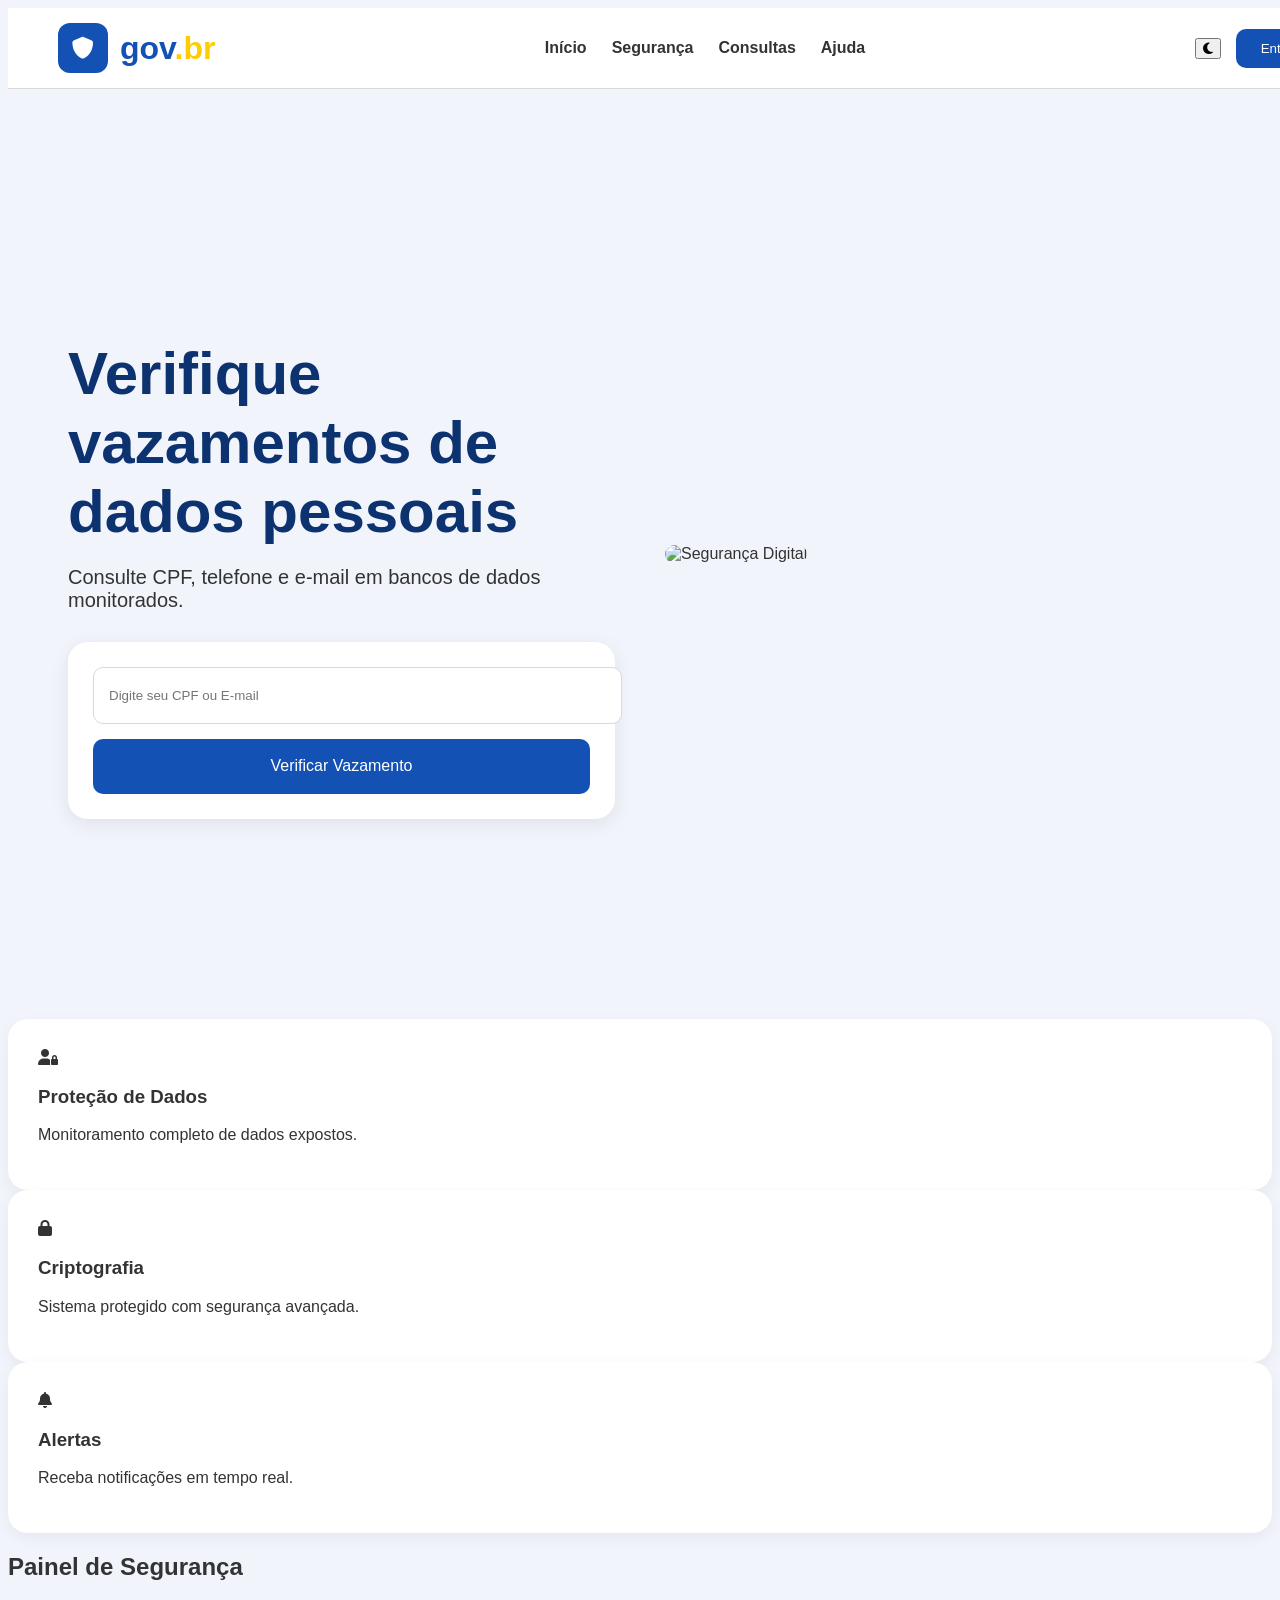
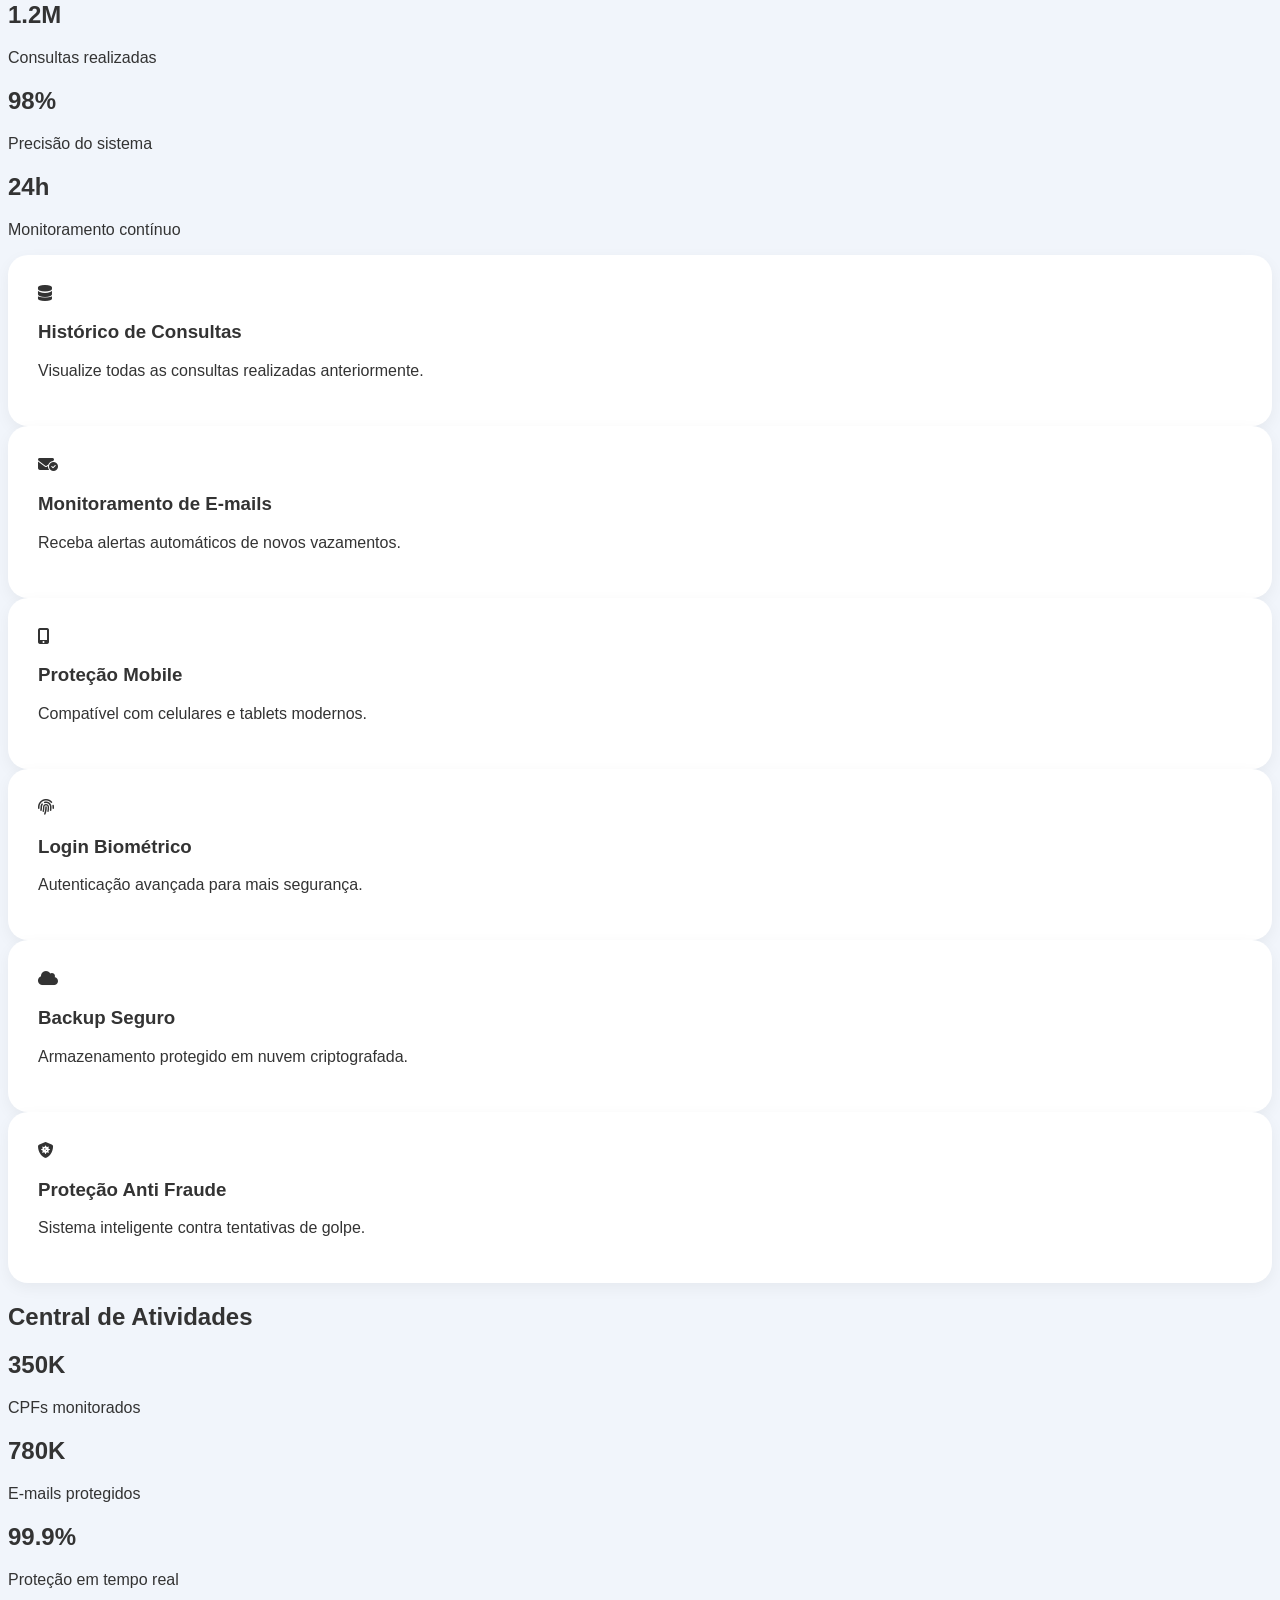
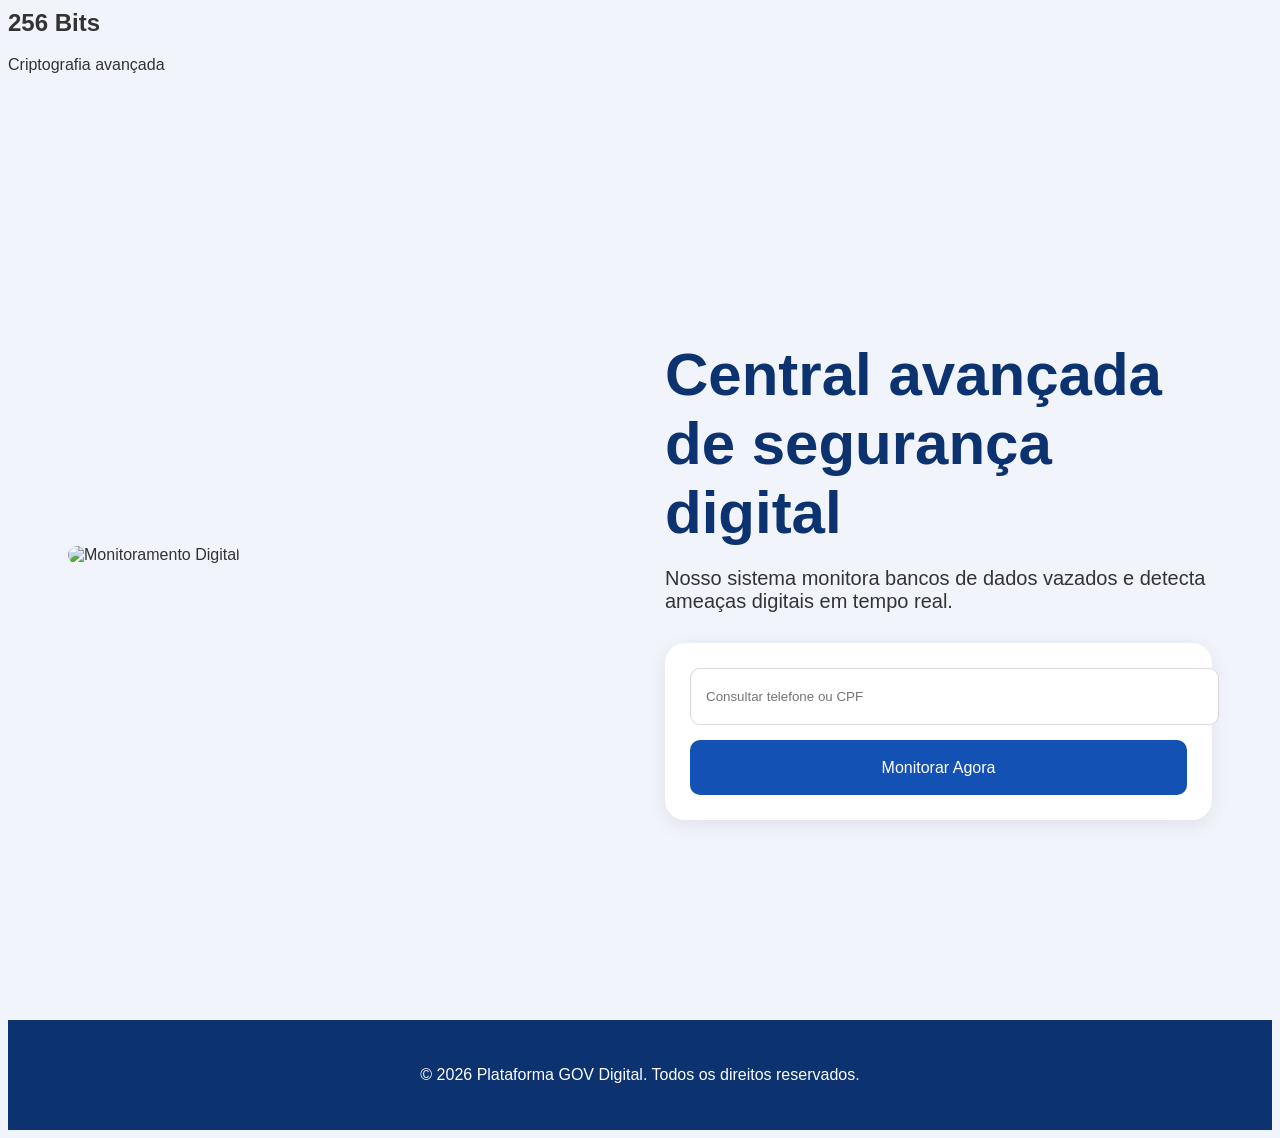
==== commit c4337356: "Update index.html" ====
--- a/index.html
+++ b/index.html
@@ -1,178 +1,234 @@
-```html
-<!-- ========================= -->
-<!-- index.html -->
-<!-- ========================= -->
-
 <!DOCTYPE html>
 <html lang="pt-BR">
-
 <head>
-
     <meta charset="UTF-8">
+    <meta http-equiv="X-UA-Compatible" content="IE=edge">
     <meta name="viewport" content="width=device-width, initial-scale=1.0">
-
     <title>Conta GOV - Segurança Digital</title>
-
-    <!-- FONT AWESOME -->
-    <link rel="stylesheet"
-        href="https://cdnjs.cloudflare.com/ajax/libs/font-awesome/6.5.2/css/all.min.css">
-
-    <!-- CSS -->
+    
+    <!-- Font Awesome Icons -->
+    <link rel="stylesheet" href="https://cdnjs.cloudflare.com/ajax/libs/font-awesome/6.5.2/css/all.min.css">
+    
+    <!-- Stylesheet -->
     <link rel="stylesheet" href="style.css">
-
 </head>
-
 <body>
-
-    <!-- HEADER -->
-    <header>
-
+    <!-- Header -->
+    <header class="header">
         <div class="logo">
-
             <div class="logo-icon">
-                <i class="fa-solid fa-shield-halved"></i>
-            </div>
-
-            <h1>Conta<span>GOV</span></h1>
-
-        </div>
-
-        <nav>
-            <a href="#">Início</a>
-            <a href="#">Serviços</a>
-            <a href="#">Segurança</a>
-            <a href="#">Contato</a>
+                <i class="fa-solid fa-shield"></i>
+            </div>
+            <h1>gov<span class="logo-highlight">.br</span></h1>
+        </div>
+        
+        <nav class="nav">
+            <a href="#" class="nav-link">Início</a>
+            <a href="#" class="nav-link">Segurança</a>
+            <a href="#" class="nav-link">Consultas</a>
+            <a href="#" class="nav-link">Ajuda</a>
         </nav>
-
+        
         <div class="header-actions">
-
-            <button class="theme-btn" id="themeToggle">
+            <button class="theme-toggle" id="themeToggle" title="Alternar Modo Escuro">
                 <i class="fa-solid fa-moon"></i>
             </button>
-
-            <button class="login-btn" onclick="abrirModal()">
-                Entrar
-            </button>
-
-        </div>
-
+            <button class="login-btn" onclick="abrirModal()">Entrar</button>
+        </div>
     </header>
 
-    <!-- HERO -->
+    <!-- Hero Section -->
     <section class="hero">
-
         <div class="hero-content">
-
             <div class="hero-text">
-
-                <h2>Segurança Digital Inteligente</h2>
-
-                <p>
-                    Plataforma moderna para autenticação e consulta
-                    segura de informações digitais.
-                </p>
-
+                <h2>Verifique vazamentos de dados pessoais</h2>
+                <p>Consulte CPF, telefone e e-mail em bancos de dados monitorados.</p>
                 <div class="search-box">
-
-                    <input type="text"
-                        placeholder="Digite seu CPF">
-
-                    <button onclick="abrirModal()">
-                        Acessar Sistema
-                    </button>
-
-                </div>
-
-            </div>
-
+                    <input type="text" placeholder="Digite seu CPF ou E-mail" class="search-input">
+                    <button class="search-btn" onclick="abrirModal()">Verificar Vazamento</button>
+                </div>
+            </div>
             <div class="hero-image">
-
-                <img src="https://images.unsplash.com/photo-1516321318423-f06f85e504b3"
-                    alt="Segurança Digital">
-
-            </div>
-
-        </div>
-
-    </section>
-
-    <!-- CARDS -->
-    <section class="cards">
-
-        <div class="card">
-            <h3>Proteção Avançada</h3>
-            <p>Criptografia e autenticação segura.</p>
-        </div>
-
-        <div class="card">
-            <h3>Monitoramento</h3>
-            <p>Acompanhamento em tempo real.</p>
-        </div>
-
-        <div class="card">
-            <h3>Confiabilidade</h3>
-            <p>Sistema estável e moderno.</p>
-        </div>
-
-    </section>
-
-    <!-- RESULTADO -->
+                <img src="https://images.unsplash.com/photo-1516321318423-f06f85e504b3?auto=format&fit=crop&w=600&q=80" alt="Segurança Digital">
+            </div>
+        </div>
+    </section>
+
+    <!-- Features Cards -->
+    <section class="cards-section">
+        <div class="cards-grid">
+            <div class="card">
+                <i class="fa-solid fa-user-lock"></i>
+                <h3>Proteção de Dados</h3>
+                <p>Monitoramento completo de dados expostos.</p>
+            </div>
+            <div class="card">
+                <i class="fa-solid fa-lock"></i>
+                <h3>Criptografia</h3>
+                <p>Sistema protegido com segurança avançada.</p>
+            </div>
+            <div class="card">
+                <i class="fa-solid fa-bell"></i>
+                <h3>Alertas</h3>
+                <p>Receba notificações em tempo real.</p>
+            </div>
+        </div>
+    </section>
+
+    <!-- Dashboard Section -->
+    <section class="dashboard">
+        <div class="dashboard-box">
+            <h2>Painel de Segurança</h2>
+            <div class="dashboard-grid">
+                <div class="stat">
+                    <h2>1.2M</h2>
+                    <p>Consultas realizadas</p>
+                </div>
+                <div class="stat">
+                    <h2>98%</h2>
+                    <p>Precisão do sistema</p>
+                </div>
+                <div class="stat">
+                    <h2>24h</h2>
+                    <p>Monitoramento contínuo</p>
+                </div>
+            </div>
+        </div>
+    </section>
+
+    <!-- Results Section -->
     <section class="result-section" id="resultado">
-
         <div class="result-box">
-
-            <h2>Consulta realizada</h2>
-
-            <div class="result-item">
-                Login efetuado com sucesso.
-            </div>
-
-        </div>
-
-    </section>
-
-    <!-- MODAL -->
+            <h2>Dados Encontrados</h2>
+            <div class="result-item">
+                <strong>E-mail:</strong> usuario@email.com
+            </div>
+            <div class="result-item">
+                <strong>Telefone:</strong> (11) 99999-9999
+            </div>
+            <div class="result-item">
+                <strong>Status:</strong> Encontrado em banco de dados
+            </div>
+        </div>
+    </section>
+
+    <!-- Interactive Cards -->
+    <section class="cards-section">
+        <div class="cards-grid">
+            <div class="card interactive-card" onclick="abrirHistorico()">
+                <i class="fa-solid fa-database"></i>
+                <h3>Histórico de Consultas</h3>
+                <p>Visualize todas as consultas realizadas anteriormente.</p>
+            </div>
+            <div class="card interactive-card" onclick="monitorarEmails()">
+                <i class="fa-solid fa-envelope-circle-check"></i>
+                <h3>Monitoramento de E-mails</h3>
+                <p>Receba alertas automáticos de novos vazamentos.</p>
+            </div>
+            <div class="card interactive-card" onclick="abrirMobile()">
+                <i class="fa-solid fa-mobile-screen-button"></i>
+                <h3>Proteção Mobile</h3>
+                <p>Compatível com celulares e tablets modernos.</p>
+            </div>
+            <div class="card interactive-card" onclick="loginBiometrico()">
+                <i class="fa-solid fa-fingerprint"></i>
+                <h3>Login Biométrico</h3>
+                <p>Autenticação avançada para mais segurança.</p>
+            </div>
+            <div class="card interactive-card" onclick="backupSeguro()">
+                <i class="fa-solid fa-cloud"></i>
+                <h3>Backup Seguro</h3>
+                <p>Armazenamento protegido em nuvem criptografada.</p>
+            </div>
+            <div class="card interactive-card" onclick="antiFraude()">
+                <i class="fa-solid fa-shield-virus"></i>
+                <h3>Proteção Anti Fraude</h3>
+                <p>Sistema inteligente contra tentativas de golpe.</p>
+            </div>
+        </div>
+    </section>
+
+    <!-- Activity Center -->
+    <section class="dashboard">
+        <div class="dashboard-box">
+            <h2>Central de Atividades</h2>
+            <div class="dashboard-grid">
+                <div class="stat">
+                    <h2>350K</h2>
+                    <p>CPFs monitorados</p>
+                </div>
+                <div class="stat">
+                    <h2>780K</h2>
+                    <p>E-mails protegidos</p>
+                </div>
+                <div class="stat">
+                    <h2>99.9%</h2>
+                    <p>Proteção em tempo real</p>
+                </div>
+                <div class="stat">
+                    <h2>256 Bits</h2>
+                    <p>Criptografia avançada</p>
+                </div>
+            </div>
+        </div>
+    </section>
+
+    <!-- Advanced Hero Section -->
+    <section class="hero">
+        <div class="hero-content">
+            <div class="hero-image">
+                <img src="https://images.unsplash.com/photo-1563986768609-322da13575f3?auto=format&fit=crop&w=600&q=80" alt="Monitoramento Digital">
+            </div>
+            <div class="hero-text">
+                <h2>Central avançada de segurança digital</h2>
+                <p>Nosso sistema monitora bancos de dados vazados e detecta ameaças digitais em tempo real.</p>
+                <div class="search-box">
+                    <input type="text" placeholder="Consultar telefone ou CPF" class="search-input">
+                    <button class="search-btn" onclick="abrirModal()">Monitorar Agora</button>
+                </div>
+            </div>
+        </div>
+    </section>
+
+    <!-- Advanced Panel -->
+    <section class="result-section" id="painelAvancado">
+        <div class="result-box">
+            <h2>Painel Avançado de Segurança</h2>
+            <div class="result-item">
+                <strong>Status do CPF:</strong> Proteção ativa
+            </div>
+            <div class="result-item">
+                <strong>Monitoramento:</strong> Ativado em tempo real
+            </div>
+            <div class="result-item">
+                <strong>Último Vazamento:</strong> Detectado há 12 dias
+            </div>
+            <div class="result-item">
+                <strong>Nível de Segurança:</strong> Alto
+            </div>
+        </div>
+    </section>
+
+    <!-- Footer -->
+    <footer class="footer">
+        <p>&copy; 2026 Plataforma GOV Digital. Todos os direitos reservados.</p>
+    </footer>
+
+    <!-- Login Modal -->
     <div class="modal" id="modalLogin">
-
         <div class="modal-content">
-
-            <h2>Entrar no Sistema</h2>
-
-            <input type="text"
-                id="cpfLogin"
-                placeholder="Digite seu CPF">
-
-            <input type="password"
-                id="senhaLogin"
-                placeholder="Digite sua senha">
-
+            <button class="modal-close" onclick="fecharModal()">&times;</button>
+            <h2>Conta gov.br</h2>
+            <input type="text" id="cpfLogin" placeholder="CPF" class="modal-input">
+            <input type="password" id="senhaLogin" placeholder="Senha" class="modal-input">
             <div class="modal-buttons">
-
-                <button class="cancel-btn"
-                    onclick="fecharModal()">
-                    Cancelar
-                </button>
-
-                <button class="enter-btn"
-                    onclick="mostrarResultado()">
-                    Entrar
-                </button>
-
-            </div>
-
-        </div>
-
+                <button class="cancel-btn" onclick="fecharModal()">Cancelar</button>
+                <button class="enter-btn" onclick="mostrarResultado()">Entrar</button>
+            </div>
+        </div>
     </div>
 
-    <!-- FOOTER -->
-    <footer>
-        <p>© 2026 Conta GOV - Segurança Digital</p>
-    </footer>
-
-    <!-- JAVASCRIPT -->
+    <!-- JavaScript -->
     <script src="script.js"></script>
-
 </body>
-
 </html>
-```
--- a/style.css
+++ b/style.css
@@ -1,13 +1,13 @@
 ```css
-/* RESET */
+/* ========================= */
+/* style.css */
+/* ========================= */
 
 *{
     margin:0;
     padding:0;
     box-sizing:border-box;
 }
-
-/* ROOT */
 
 :root{
     --primary:#1351b4;
@@ -18,8 +18,6 @@
     --border:#d9d9d9;
 }
 
-/* DARK MODE */
-
 .dark-mode{
     --background:#0f172a;
     --white:#1e293b;
@@ -27,8 +25,6 @@
     --border:#334155;
 }
 
-/* BODY */
-
 body{
     font-family:Arial, Helvetica, sans-serif;
     background:var(--background);
@@ -41,7 +37,9 @@
 header{
     width:100%;
     height:80px;
-    background:var(--white);
+
+    background:var(--white);
+
     border-bottom:1px solid var(--border);
 
     display:flex;
@@ -112,7 +110,9 @@
 .theme-btn{
     width:50px;
     height:50px;
+
     background:var(--secondary);
+
     color:#fff;
     font-size:18px;
 }
@@ -120,6 +120,7 @@
 .login-btn{
     background:var(--primary);
     color:#fff;
+
     padding:12px 25px;
 }
 
@@ -140,14 +141,15 @@
 
     display:grid;
     grid-template-columns:1fr 1fr;
+
     gap:50px;
-
     align-items:center;
 }
 
 .hero-text h2{
     font-size:60px;
     color:var(--secondary);
+
     margin-bottom:20px;
 }
 
@@ -189,6 +191,7 @@
     background:var(--primary);
     color:#fff;
 
+    font-size:16px;
     cursor:pointer;
 }
 
@@ -269,6 +272,10 @@
     border-radius:20px;
 }
 
+.modal-content h2{
+    margin-bottom:20px;
+}
+
 .modal-content input{
     width:100%;
     height:50px;
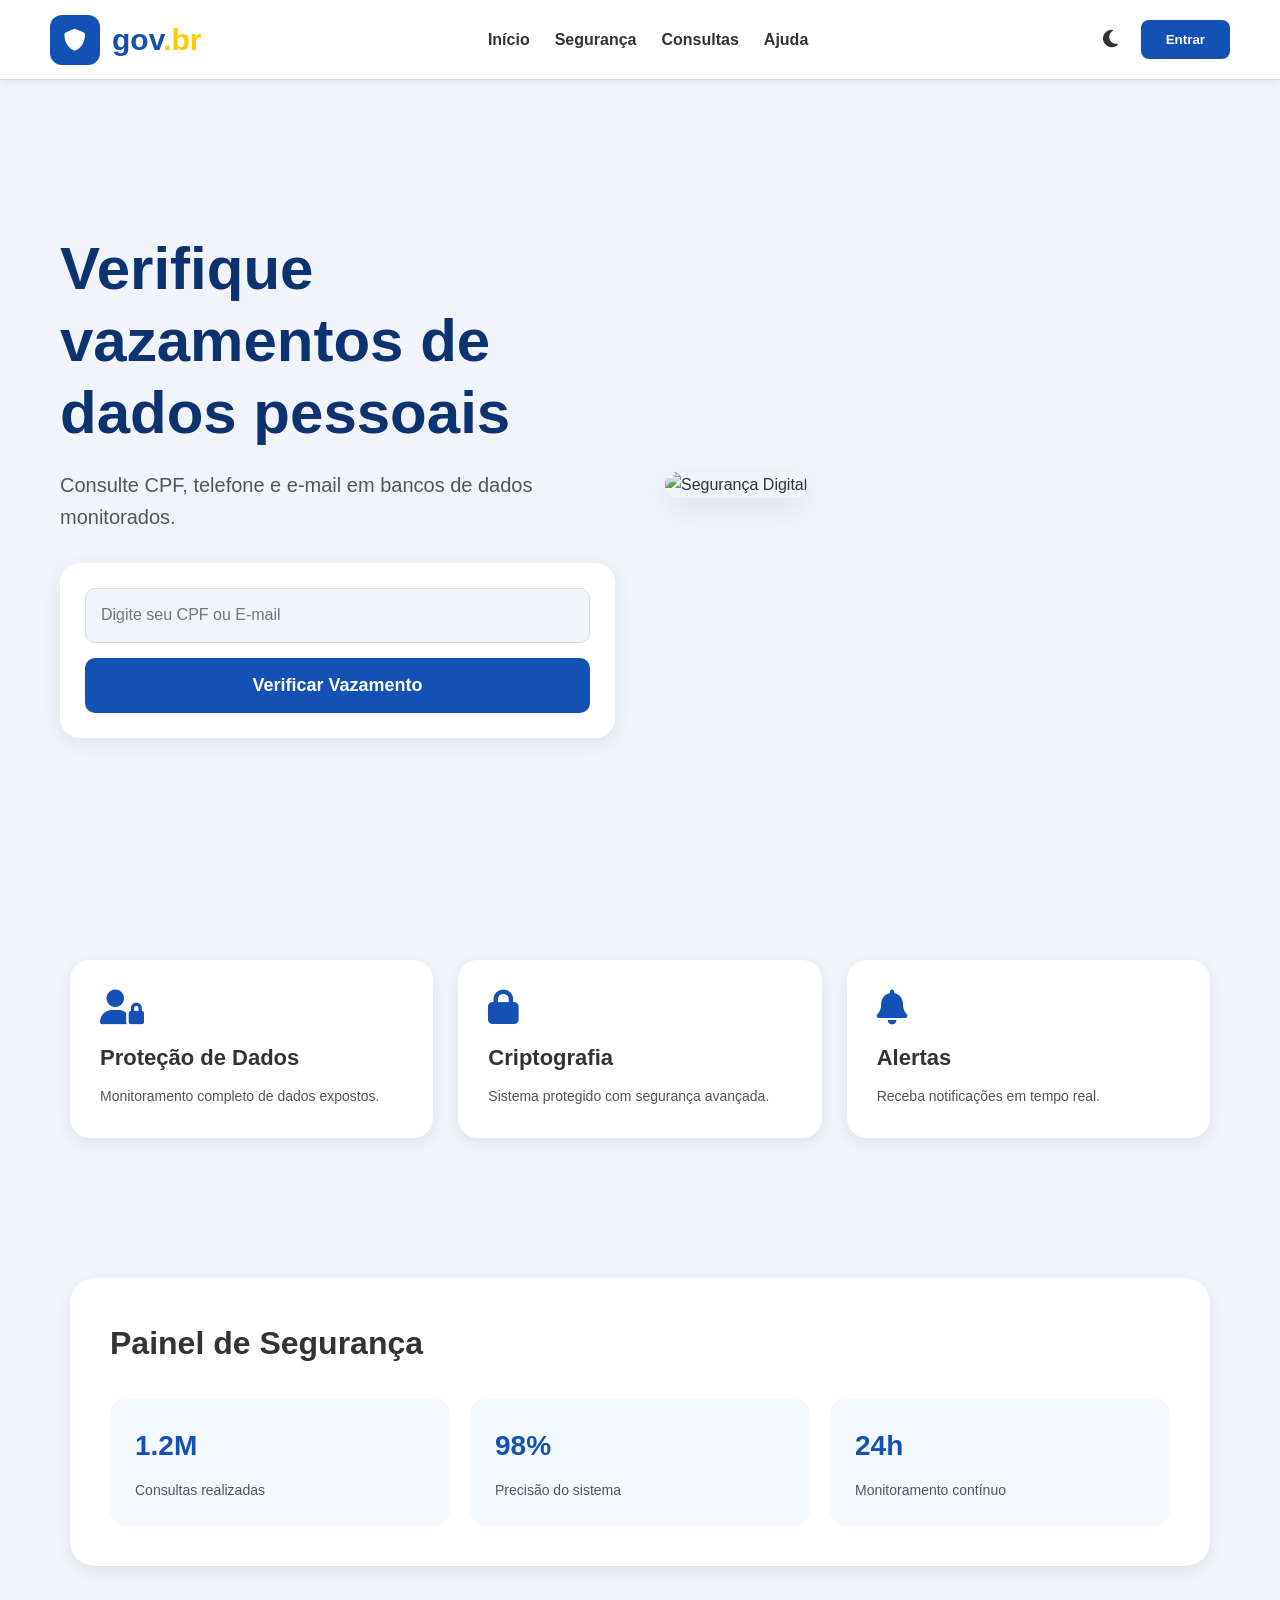
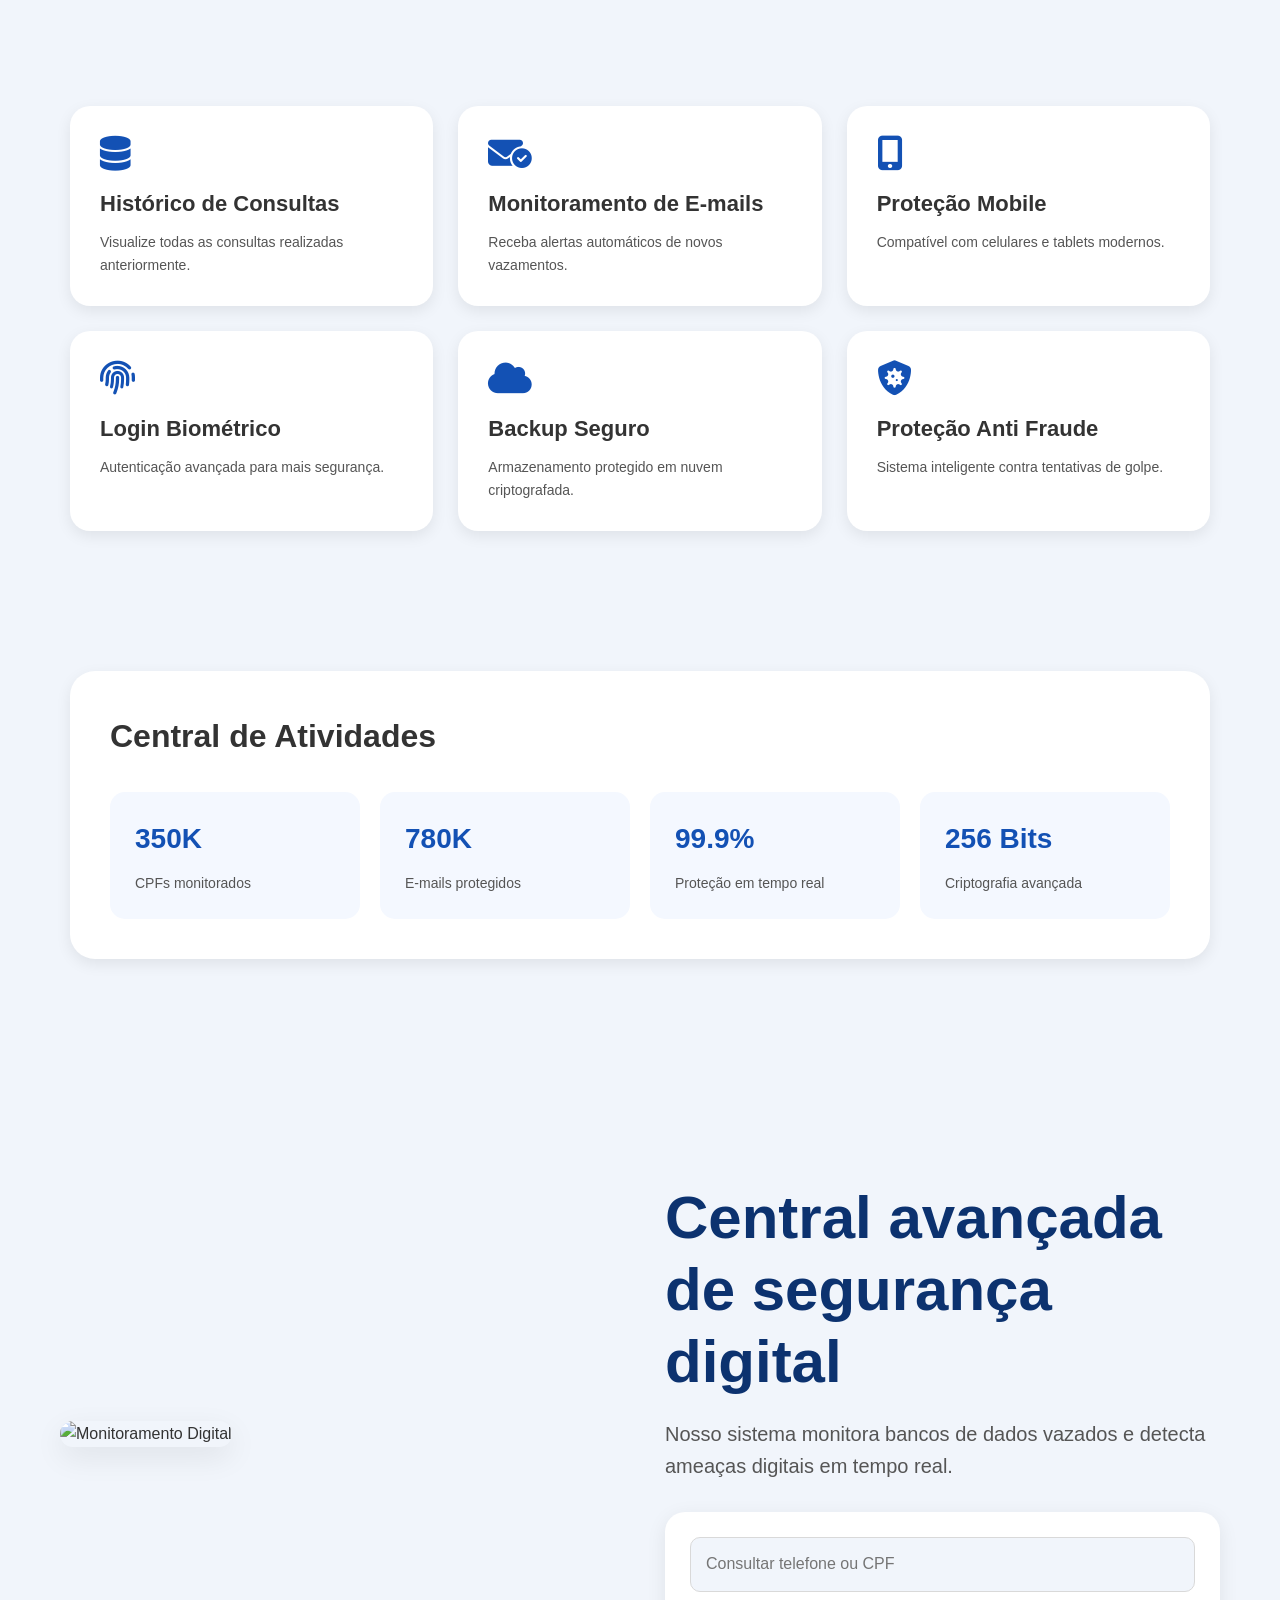
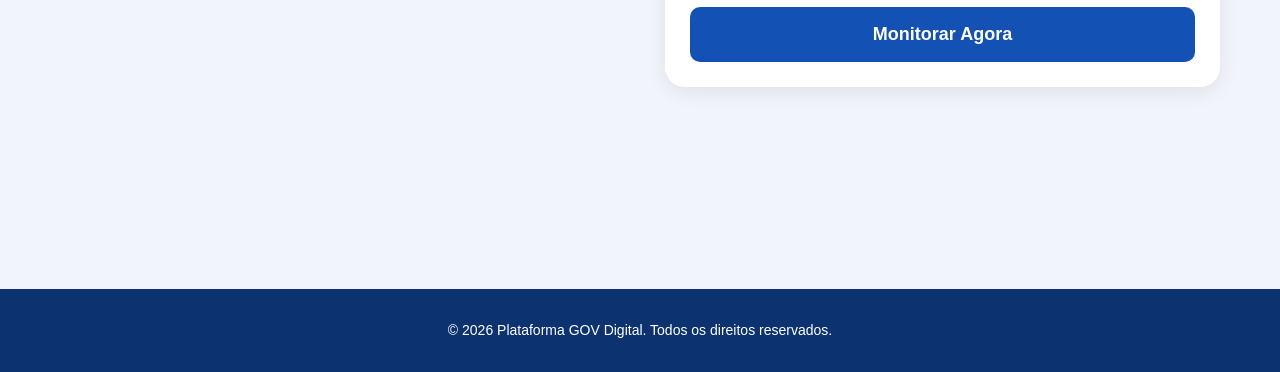
==== commit 9b9a09ae: "Add files via upload" ====
--- a/index.html
+++ b/index.html
@@ -231,4 +231,4 @@
     <!-- JavaScript -->
     <script src="script.js"></script>
 </body>
-</html>
+</html>
--- a/style.css
+++ b/style.css
@@ -1,347 +1,763 @@
-```css
-/* ========================= */
-/* style.css */
-/* ========================= */
-
-*{
-    margin:0;
-    padding:0;
-    box-sizing:border-box;
-}
-
-:root{
-    --primary:#1351b4;
-    --secondary:#0c326f;
-    --background:#f1f5fb;
-    --white:#ffffff;
-    --text:#333333;
-    --border:#d9d9d9;
-}
-
-.dark-mode{
-    --background:#0f172a;
-    --white:#1e293b;
-    --text:#f8fafc;
-    --border:#334155;
-}
-
-body{
-    font-family:Arial, Helvetica, sans-serif;
-    background:var(--background);
-    color:var(--text);
-    transition:0.3s;
-}
-
-/* HEADER */
-
-header{
-    width:100%;
-    height:80px;
-
-    background:var(--white);
-
-    border-bottom:1px solid var(--border);
-
-    display:flex;
-    align-items:center;
-    justify-content:space-between;
-
-    padding:0 50px;
-}
-
-.logo{
-    display:flex;
-    align-items:center;
-    gap:12px;
-}
-
-.logo-icon{
-    width:50px;
-    height:50px;
-
-    background:var(--primary);
-
-    border-radius:12px;
-
-    display:flex;
-    align-items:center;
-    justify-content:center;
-
-    color:#fff;
-    font-size:22px;
-}
-
-.logo h1{
-    color:var(--primary);
-}
-
-.logo span{
-    color:#ffcc00;
-}
-
-/* NAV */
-
-nav{
-    display:flex;
-    gap:25px;
-}
-
-nav a{
-    text-decoration:none;
-    color:var(--text);
-    font-weight:bold;
-}
-
-/* BUTTONS */
-
-.header-actions{
-    display:flex;
-    align-items:center;
-    gap:15px;
-}
-
-.theme-btn,
-.login-btn{
-    border:none;
-    cursor:pointer;
-    border-radius:10px;
-}
-
-.theme-btn{
-    width:50px;
-    height:50px;
-
-    background:var(--secondary);
-
-    color:#fff;
-    font-size:18px;
-}
-
-.login-btn{
-    background:var(--primary);
-    color:#fff;
-
-    padding:12px 25px;
-}
-
-/* HERO */
-
-.hero{
-    min-height:90vh;
-
-    display:flex;
-    align-items:center;
-    justify-content:center;
-
-    padding:60px;
-}
-
-.hero-content{
-    width:1200px;
-
-    display:grid;
-    grid-template-columns:1fr 1fr;
-
-    gap:50px;
-    align-items:center;
-}
-
-.hero-text h2{
-    font-size:60px;
-    color:var(--secondary);
-
-    margin-bottom:20px;
-}
-
-.hero-text p{
-    font-size:20px;
-    margin-bottom:30px;
-}
-
-/* SEARCH BOX */
-
-.search-box{
-    background:var(--white);
-
-    padding:25px;
-    border-radius:20px;
-
-    box-shadow:0 5px 20px rgba(0,0,0,0.08);
-}
-
-.search-box input{
-    width:100%;
-    height:55px;
-
-    border:1px solid var(--border);
-
-    border-radius:10px;
-
-    padding:0 15px;
-    margin-bottom:15px;
-}
-
-.search-box button{
-    width:100%;
-    height:55px;
-
-    border:none;
-    border-radius:10px;
-
-    background:var(--primary);
-    color:#fff;
-
-    font-size:16px;
-    cursor:pointer;
-}
-
-/* IMAGE */
-
-.hero-image img{
-    width:100%;
-    border-radius:25px;
-}
-
-/* CARDS */
-
-.cards{
-    padding:70px;
-
-    display:grid;
-    grid-template-columns:repeat(auto-fit,minmax(280px,1fr));
-
-    gap:25px;
-}
-
-.card{
-    background:var(--white);
-
-    padding:30px;
-    border-radius:20px;
-
-    box-shadow:0 5px 15px rgba(0,0,0,0.05);
-}
-
-/* RESULT */
-
-.result-section{
-    display:none;
-    padding:70px;
-}
-
-.result-box{
-    background:var(--white);
-
-    padding:40px;
-    border-radius:25px;
-}
-
-.result-item{
-    background:#edf3ff;
-
-    padding:15px;
-    border-radius:10px;
-
-    margin-top:20px;
-}
-
-/* MODAL */
-
-.modal{
-    position:fixed;
-
-    top:0;
-    left:0;
-
-    width:100%;
-    height:100%;
-
-    background:rgba(0,0,0,0.5);
-
-    display:none;
-    align-items:center;
-    justify-content:center;
-}
-
-.modal-content{
-    width:400px;
-
-    background:var(--white);
-
-    padding:35px;
-    border-radius:20px;
-}
-
-.modal-content h2{
-    margin-bottom:20px;
-}
-
-.modal-content input{
-    width:100%;
-    height:50px;
-
-    border:1px solid var(--border);
-
-    border-radius:10px;
-
-    padding:0 15px;
-    margin-bottom:15px;
-}
-
-/* MODAL BUTTONS */
-
-.modal-buttons{
-    display:flex;
-    gap:10px;
-}
-
-.modal-buttons button{
-    flex:1;
-    height:50px;
-
-    border:none;
-    border-radius:10px;
-
-    cursor:pointer;
-}
-
-.cancel-btn{
-    background:#d1d5db;
-}
-
-.enter-btn{
-    background:var(--primary);
-    color:#fff;
-}
-
-/* FOOTER */
-
-footer{
-    background:var(--secondary);
-    color:#fff;
-
-    text-align:center;
-    padding:30px;
-}
-
-/* RESPONSIVO */
-
-@media(max-width:900px){
-
-    .hero-content{
-        grid-template-columns:1fr;
-    }
-
-    .hero-text h2{
-        font-size:42px;
-    }
-
-    header{
-        padding:0 20px;
-    }
-
-    nav{
-        display:none;
-    }
-}
-```
+/* ============================================
+   RESET E VARIÁVEIS CSS
+   ============================================ */
+
+   * {
+    margin: 0;
+    padding: 0;
+    box-sizing: border-box;
+}
+
+:root {
+    /* Cores - Modo Claro */
+    --bg-primary: #f1f5fb;
+    --bg-secondary: #ffffff;
+    --text-primary: #333333;
+    --text-secondary: #555555;
+    --border-color: #d9d9d9;
+    --accent-color: #1351b4;
+    --accent-light: #ffcc00;
+    --accent-dark: #0c326f;
+    --success-color: #0d7c2f;
+    --success-light: #d8ffe1;
+    --shadow: rgba(0, 0, 0, 0.08);
+    --shadow-dark: rgba(0, 0, 0, 0.5);
+    
+    /* Modo Escuro */
+    --dark-bg-primary: #121212;
+    --dark-bg-secondary: #1e1e1e;
+    --dark-text-primary: #ffffff;
+    --dark-text-secondary: #b0b0b0;
+    --dark-border-color: #333333;
+    --dark-shadow: rgba(0, 0, 0, 0.3);
+    
+    /* Transições */
+    --transition: all 0.3s ease-in-out;
+}
+
+/* ============================================
+   BODY E ESTILOS GLOBAIS
+   ============================================ */
+
+html {
+    scroll-behavior: smooth;
+}
+
+body {
+    font-family: 'Segoe UI', Tahoma, Geneva, Verdana, sans-serif;
+    background-color: var(--bg-primary);
+    color: var(--text-primary);
+    transition: var(--transition);
+    line-height: 1.6;
+}
+
+/* Modo Escuro Ativo */
+body.dark-mode {
+    background-color: var(--dark-bg-primary);
+    color: var(--dark-text-primary);
+}
+
+/* ============================================
+   HEADER
+   ============================================ */
+
+.header {
+    width: 100%;
+    height: 80px;
+    background-color: var(--bg-secondary);
+    border-bottom: 1px solid var(--border-color);
+    display: flex;
+    align-items: center;
+    justify-content: space-between;
+    padding: 0 50px;
+    transition: var(--transition);
+    box-shadow: 0 2px 8px var(--shadow);
+}
+
+body.dark-mode .header {
+    background-color: var(--dark-bg-secondary);
+    border-bottom-color: var(--dark-border-color);
+    box-shadow: 0 2px 8px var(--dark-shadow);
+}
+
+/* Logo */
+.logo {
+    display: flex;
+    align-items: center;
+    gap: 12px;
+    cursor: pointer;
+}
+
+.logo-icon {
+    width: 50px;
+    height: 50px;
+    background: var(--accent-color);
+    border-radius: 12px;
+    display: flex;
+    align-items: center;
+    justify-content: center;
+    color: #fff;
+    font-size: 22px;
+    transition: var(--transition);
+}
+
+.logo-icon:hover {
+    transform: scale(1.05);
+}
+
+.logo h1 {
+    color: var(--accent-color);
+    font-size: 30px;
+    font-weight: 700;
+}
+
+.logo-highlight {
+    color: var(--accent-light);
+}
+
+/* Navegação */
+.nav {
+    display: flex;
+    gap: 25px;
+}
+
+.nav-link {
+    text-decoration: none;
+    color: var(--text-primary);
+    font-weight: 600;
+    transition: var(--transition);
+    position: relative;
+}
+
+body.dark-mode .nav-link {
+    color: var(--dark-text-primary);
+}
+
+.nav-link:hover {
+    color: var(--accent-color);
+}
+
+.nav-link::after {
+    content: '';
+    position: absolute;
+    bottom: -5px;
+    left: 0;
+    width: 0;
+    height: 2px;
+    background-color: var(--accent-color);
+    transition: width 0.3s ease;
+}
+
+.nav-link:hover::after {
+    width: 100%;
+}
+
+/* Header Actions */
+.header-actions {
+    display: flex;
+    align-items: center;
+    gap: 15px;
+}
+
+.theme-toggle {
+    background: none;
+    border: none;
+    font-size: 20px;
+    color: var(--text-primary);
+    cursor: pointer;
+    transition: var(--transition);
+    padding: 8px;
+    border-radius: 8px;
+}
+
+body.dark-mode .theme-toggle {
+    color: var(--dark-text-primary);
+}
+
+.theme-toggle:hover {
+    background-color: var(--bg-primary);
+    transform: rotate(20deg);
+}
+
+body.dark-mode .theme-toggle:hover {
+    background-color: var(--dark-bg-primary);
+}
+
+/* Login Button */
+.login-btn {
+    background-color: var(--accent-color);
+    color: #fff;
+    border: none;
+    padding: 12px 25px;
+    border-radius: 8px;
+    cursor: pointer;
+    font-weight: 600;
+    transition: var(--transition);
+}
+
+.login-btn:hover {
+    background-color: var(--accent-dark);
+    transform: translateY(-2px);
+    box-shadow: 0 4px 12px rgba(19, 81, 180, 0.3);
+}
+
+/* ============================================
+   HERO SECTION
+   ============================================ */
+
+.hero {
+    width: 100%;
+    min-height: 90vh;
+    display: flex;
+    align-items: center;
+    justify-content: center;
+    padding: 60px;
+}
+
+.hero-content {
+    width: 100%;
+    max-width: 1200px;
+    display: grid;
+    grid-template-columns: 1fr 1fr;
+    gap: 50px;
+    align-items: center;
+}
+
+.hero-text h2 {
+    font-size: 60px;
+    color: var(--accent-dark);
+    margin-bottom: 20px;
+    line-height: 1.2;
+}
+
+body.dark-mode .hero-text h2 {
+    color: var(--accent-light);
+}
+
+.hero-text p {
+    font-size: 20px;
+    color: var(--text-secondary);
+    margin-bottom: 30px;
+}
+
+body.dark-mode .hero-text p {
+    color: var(--dark-text-secondary);
+}
+
+.hero-image img {
+    width: 100%;
+    border-radius: 25px;
+    box-shadow: 0 10px 30px var(--shadow);
+    transition: var(--transition);
+}
+
+body.dark-mode .hero-image img {
+    box-shadow: 0 10px 30px var(--dark-shadow);
+}
+
+.hero-image img:hover {
+    transform: scale(1.02);
+}
+
+/* ============================================
+   SEARCH BOX
+   ============================================ */
+
+.search-box {
+    background-color: var(--bg-secondary);
+    padding: 25px;
+    border-radius: 20px;
+    box-shadow: 0 5px 20px var(--shadow);
+    transition: var(--transition);
+}
+
+body.dark-mode .search-box {
+    background-color: var(--dark-bg-secondary);
+    box-shadow: 0 5px 20px var(--dark-shadow);
+}
+
+.search-input {
+    width: 100%;
+    height: 55px;
+    border: 1px solid var(--border-color);
+    border-radius: 10px;
+    padding: 0 15px;
+    margin-bottom: 15px;
+    font-size: 16px;
+    background-color: var(--bg-primary);
+    color: var(--text-primary);
+    transition: var(--transition);
+}
+
+body.dark-mode .search-input {
+    background-color: var(--dark-bg-primary);
+    border-color: var(--dark-border-color);
+    color: var(--dark-text-primary);
+}
+
+.search-input:focus {
+    outline: none;
+    border-color: var(--accent-color);
+    box-shadow: 0 0 0 3px rgba(19, 81, 180, 0.1);
+}
+
+.search-btn {
+    width: 100%;
+    height: 55px;
+    border: none;
+    border-radius: 10px;
+    background-color: var(--accent-color);
+    color: #fff;
+    font-size: 18px;
+    font-weight: 600;
+    cursor: pointer;
+    transition: var(--transition);
+}
+
+.search-btn:hover {
+    background-color: var(--accent-dark);
+    transform: translateY(-2px);
+}
+
+/* ============================================
+   CARDS SECTION
+   ============================================ */
+
+.cards-section {
+    width: 100%;
+    padding: 70px;
+}
+
+.cards-grid {
+    display: grid;
+    grid-template-columns: repeat(auto-fit, minmax(280px, 1fr));
+    gap: 25px;
+    max-width: 1400px;
+    margin: 0 auto;
+}
+
+.card {
+    background-color: var(--bg-secondary);
+    padding: 30px;
+    border-radius: 20px;
+    box-shadow: 0 5px 15px var(--shadow);
+    transition: var(--transition);
+}
+
+body.dark-mode .card {
+    background-color: var(--dark-bg-secondary);
+    box-shadow: 0 5px 15px var(--dark-shadow);
+}
+
+.card:hover {
+    transform: translateY(-8px);
+    box-shadow: 0 15px 30px var(--shadow);
+}
+
+body.dark-mode .card:hover {
+    box-shadow: 0 15px 30px var(--dark-shadow);
+}
+
+.card i {
+    font-size: 35px;
+    color: var(--accent-color);
+    margin-bottom: 15px;
+    transition: var(--transition);
+}
+
+.card:hover i {
+    transform: scale(1.2);
+}
+
+.card h3 {
+    color: var(--text-primary);
+    margin-bottom: 10px;
+    font-size: 22px;
+}
+
+body.dark-mode .card h3 {
+    color: var(--dark-text-primary);
+}
+
+.card p {
+    color: var(--text-secondary);
+    font-size: 14px;
+}
+
+body.dark-mode .card p {
+    color: var(--dark-text-secondary);
+}
+
+.interactive-card {
+    cursor: pointer;
+}
+
+.interactive-card:hover {
+    border: 2px solid var(--accent-color);
+}
+
+/* ============================================
+   DASHBOARD
+   ============================================ */
+
+.dashboard {
+    width: 100%;
+    padding: 70px;
+}
+
+.dashboard-box {
+    background-color: var(--bg-secondary);
+    padding: 40px;
+    border-radius: 25px;
+    box-shadow: 0 5px 15px var(--shadow);
+    transition: var(--transition);
+    max-width: 1400px;
+    margin: 0 auto;
+}
+
+body.dark-mode .dashboard-box {
+    background-color: var(--dark-bg-secondary);
+    box-shadow: 0 5px 15px var(--dark-shadow);
+}
+
+.dashboard-box h2 {
+    color: var(--text-primary);
+    margin-bottom: 30px;
+    font-size: 32px;
+}
+
+body.dark-mode .dashboard-box h2 {
+    color: var(--dark-text-primary);
+}
+
+.dashboard-grid {
+    display: grid;
+    grid-template-columns: repeat(auto-fit, minmax(220px, 1fr));
+    gap: 20px;
+}
+
+.stat {
+    background-color: #f4f8ff;
+    padding: 25px;
+    border-radius: 15px;
+    transition: var(--transition);
+}
+
+body.dark-mode .stat {
+    background-color: rgba(19, 81, 180, 0.1);
+}
+
+.stat h2 {
+    color: var(--accent-color);
+    margin-bottom: 10px;
+    font-size: 28px;
+}
+
+.stat p {
+    color: var(--text-secondary);
+    font-size: 14px;
+}
+
+body.dark-mode .stat p {
+    color: var(--dark-text-secondary);
+}
+
+/* ============================================
+   RESULT SECTION
+   ============================================ */
+
+.result-section {
+    width: 100%;
+    padding: 70px;
+    display: none;
+}
+
+.result-section.active {
+    display: block;
+}
+
+.result-box {
+    background-color: var(--bg-secondary);
+    padding: 40px;
+    border-radius: 25px;
+    box-shadow: 0 5px 15px var(--shadow);
+    transition: var(--transition);
+    max-width: 1400px;
+    margin: 0 auto;
+}
+
+body.dark-mode .result-box {
+    background-color: var(--dark-bg-secondary);
+    box-shadow: 0 5px 15px var(--dark-shadow);
+}
+
+.result-box h2 {
+    color: var(--success-color);
+    margin-bottom: 20px;
+    font-size: 28px;
+}
+
+body.dark-mode .result-box h2 {
+    color: #4caf50;
+}
+
+.result-item {
+    background-color: #f7f9ff;
+    padding: 15px;
+    border-radius: 10px;
+    margin-bottom: 15px;
+    border-left: 4px solid var(--accent-color);
+    transition: var(--transition);
+}
+
+body.dark-mode .result-item {
+    background-color: rgba(19, 81, 180, 0.1);
+}
+
+.result-item strong {
+    color: var(--text-primary);
+}
+
+body.dark-mode .result-item strong {
+    color: var(--dark-text-primary);
+}
+
+/* ============================================
+   FOOTER
+   ============================================ */
+
+.footer {
+    background-color: var(--accent-dark);
+    color: #fff;
+    text-align: center;
+    padding: 30px;
+    margin-top: 50px;
+    transition: var(--transition);
+}
+
+body.dark-mode .footer {
+    background-color: #0a1f3f;
+}
+
+.footer p {
+    font-size: 14px;
+}
+
+/* ============================================
+   MODAL
+   ============================================ */
+
+.modal {
+    position: fixed;
+    top: 0;
+    left: 0;
+    width: 100%;
+    height: 100%;
+    background-color: var(--shadow-dark);
+    display: none;
+    align-items: center;
+    justify-content: center;
+    z-index: 1000;
+    transition: var(--transition);
+}
+
+.modal.active {
+    display: flex;
+}
+
+body.dark-mode .modal {
+    background-color: rgba(0, 0, 0, 0.7);
+}
+
+.modal-content {
+    width: 400px;
+    background-color: var(--bg-secondary);
+    padding: 35px;
+    border-radius: 20px;
+    box-shadow: 0 10px 40px var(--shadow-dark);
+    position: relative;
+    animation: slideIn 0.3s ease-out;
+}
+
+body.dark-mode .modal-content {
+    background-color: var(--dark-bg-secondary);
+}
+
+@keyframes slideIn {
+    from {
+        transform: translateY(-50px);
+        opacity: 0;
+    }
+    to {
+        transform: translateY(0);
+        opacity: 1;
+    }
+}
+
+.modal-close {
+    position: absolute;
+    top: 15px;
+    right: 15px;
+    background: none;
+    border: none;
+    font-size: 28px;
+    color: var(--text-primary);
+    cursor: pointer;
+    transition: var(--transition);
+}
+
+body.dark-mode .modal-close {
+    color: var(--dark-text-primary);
+}
+
+.modal-close:hover {
+    transform: rotate(90deg);
+}
+
+.modal-content h2 {
+    margin-bottom: 20px;
+    color: var(--accent-color);
+    font-size: 24px;
+}
+
+.modal-input {
+    width: 100%;
+    height: 50px;
+    margin-bottom: 15px;
+    border: 1px solid var(--border-color);
+    border-radius: 10px;
+    padding: 0 15px;
+    font-size: 16px;
+    background-color: var(--bg-primary);
+    color: var(--text-primary);
+    transition: var(--transition);
+}
+
+body.dark-mode .modal-input {
+    background-color: var(--dark-bg-primary);
+    border-color: var(--dark-border-color);
+    color: var(--dark-text-primary);
+}
+
+.modal-input:focus {
+    outline: none;
+    border-color: var(--accent-color);
+    box-shadow: 0 0 0 3px rgba(19, 81, 180, 0.1);
+}
+
+.modal-buttons {
+    display: flex;
+    gap: 10px;
+}
+
+.modal-buttons button {
+    flex: 1;
+    height: 50px;
+    border: none;
+    border-radius: 10px;
+    cursor: pointer;
+    font-weight: 600;
+    transition: var(--transition);
+}
+
+.cancel-btn {
+    background-color: #ddd;
+    color: var(--text-primary);
+}
+
+body.dark-mode .cancel-btn {
+    background-color: var(--dark-border-color);
+    color: var(--dark-text-primary);
+}
+
+.cancel-btn:hover {
+    background-color: #ccc;
+}
+
+body.dark-mode .cancel-btn:hover {
+    background-color: #444;
+}
+
+.enter-btn {
+    background-color: var(--accent-color);
+    color: #fff;
+}
+
+.enter-btn:hover {
+    background-color: var(--accent-dark);
+    transform: translateY(-2px);
+}
+
+/* ============================================
+   RESPONSIVIDADE
+   ============================================ */
+
+@media (max-width: 900px) {
+    .header {
+        padding: 0 20px;
+    }
+
+    .nav {
+        display: none;
+    }
+
+    .hero-content {
+        grid-template-columns: 1fr;
+    }
+
+    .hero-text h2 {
+        font-size: 42px;
+    }
+
+    .hero {
+        padding: 40px 20px;
+    }
+
+    .cards-section,
+    .dashboard {
+        padding: 40px 20px;
+    }
+
+    .modal-content {
+        width: 90%;
+        max-width: 400px;
+    }
+}
+
+@media (max-width: 600px) {
+    .header {
+        height: auto;
+        padding: 15px;
+        flex-wrap: wrap;
+        gap: 10px;
+    }
+
+    .logo h1 {
+        font-size: 24px;
+    }
+
+    .header-actions {
+        width: 100%;
+        justify-content: space-between;
+    }
+
+    .hero-text h2 {
+        font-size: 32px;
+    }
+
+    .hero-text p {
+        font-size: 16px;
+    }
+
+    .cards-grid {
+        grid-template-columns: 1fr;
+    }
+
+    .dashboard-grid {
+        grid-template-columns: 1fr 1fr;
+    }
+
+    .modal-content {
+        width: 95%;
+    }
+}
